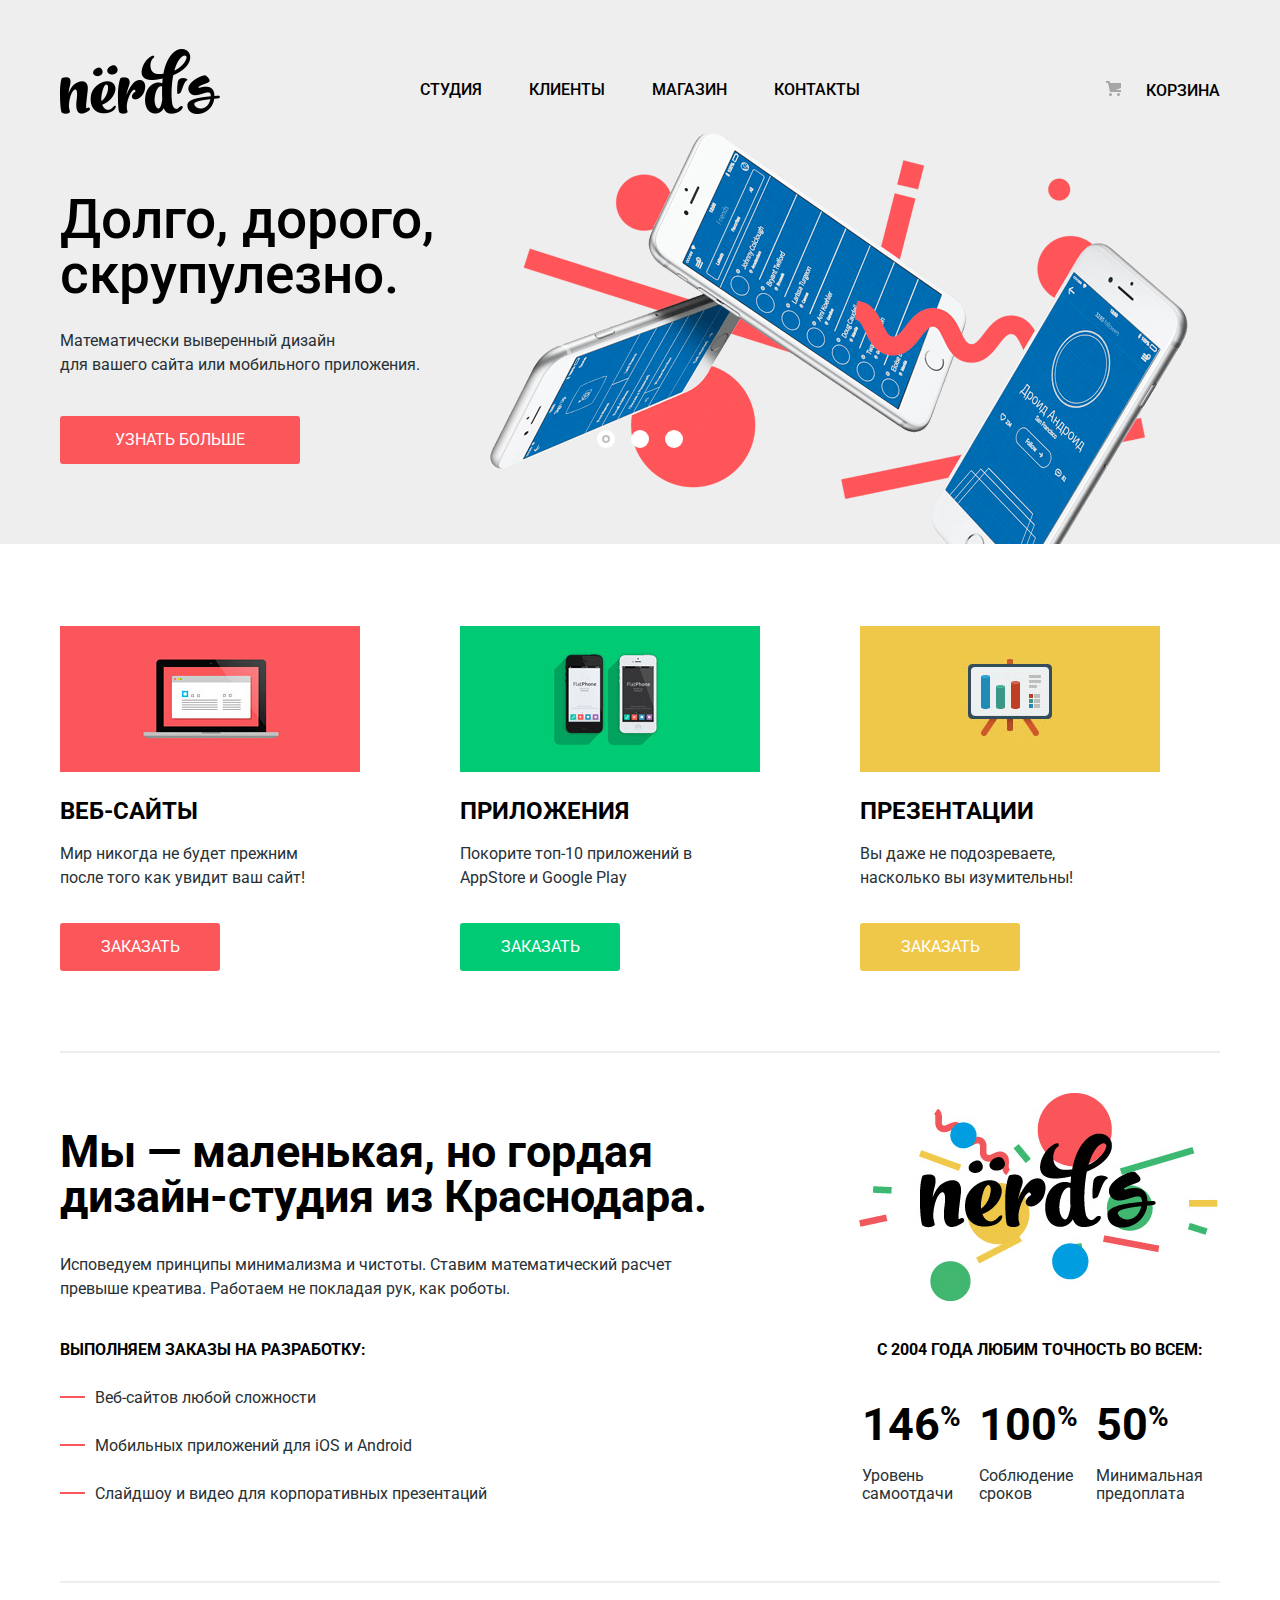
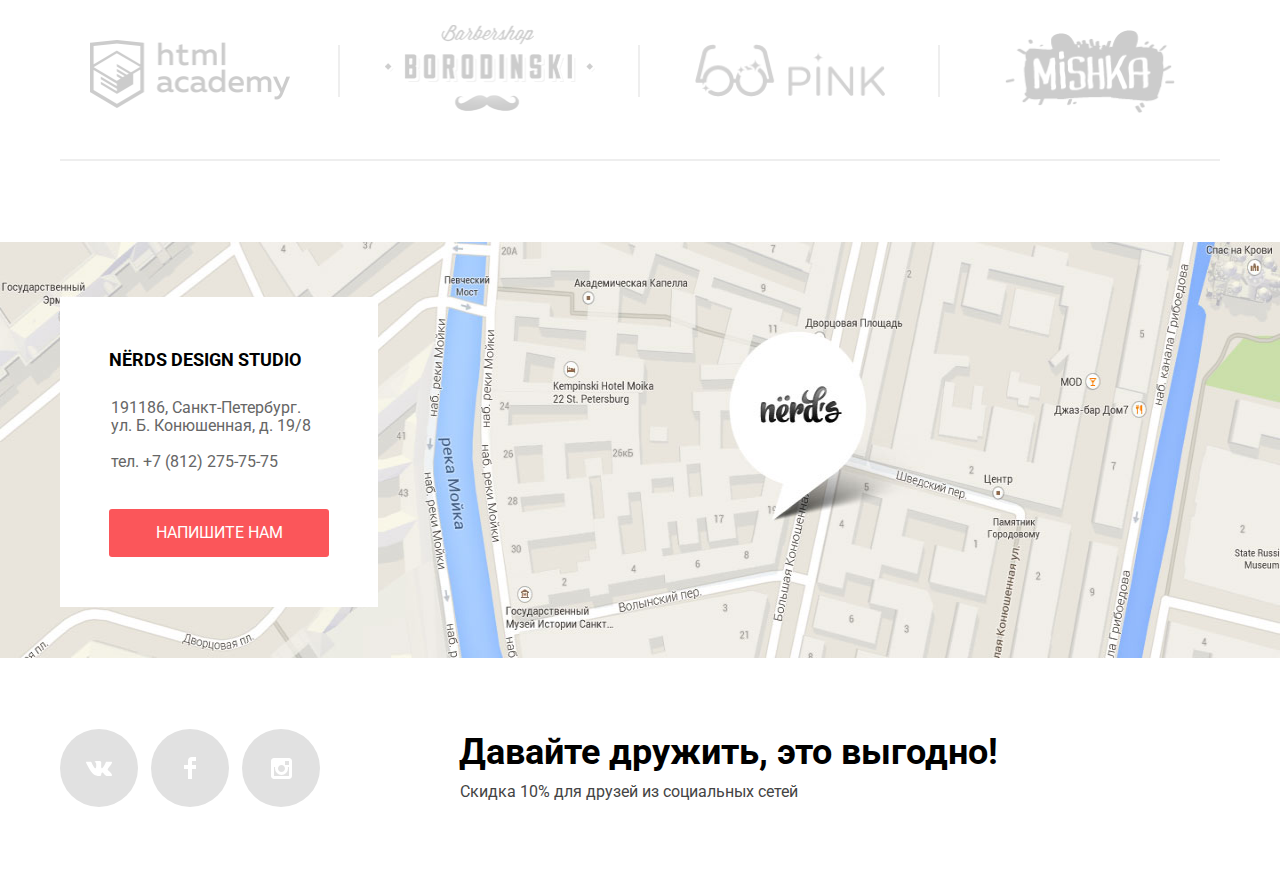
==== index.html @ ff485a74 "добавление" ====
<!DOCTYPE html>
<html lang="ru">
	<head>
		<meta charset="utf-8">
		<title>HTML Academy: Нёрдс</title>
		<link href="https://fonts.googleapis.com/css?family=Roboto:100,100i,300,300i,400,400i,500,500i,700,700i,900,900i" rel="stylesheet">
		<link href="css/normalize.css" rel="stylesheet">
		<link href="css/style.css" rel="stylesheet">
	</head>
	<body>
		<header class="main-header">
			<h1 class="visually-hidden">Магазин сайтов Нёрдс</h1>
			<div class="container">
				<nav class="main-navigation">
					<figure class="main-header-logo">
						<img src="img/logo.png" width="160" height="65" 
						alt="Логотип Нердс магазин">
					</figure>
					<ul class="site-navigation">
						<li class="site-item site-item-active"><a href="#">Студия</a></li>
						<li class="site-item site-item-active"><a href="#">Клиенты</a></li>
						<li class="site-item site-item-active"><a href="catalog.html">Магазин</a></li>
						<li class="site-item site-item-active"><a href="#">Контакты</a></li>
					</ul>
					<ul class="cart-navigation">
						<li class="site-item "><a class="cart-link" href="#">Корзина</a></li>
					</ul>
				</nav>
			</div>
			<section class="slider">
				<div class="container">
					<h2 class="visually-hidden">Преимущества</h2>
					<input class="visually-hidden" type="radio" id="product-1" name="toggle" checked>
					<input class="visually-hidden" type="radio" id="product-2" name="toggle">
					<input class="visually-hidden" type="radio" id="product-3" name="toggle">
					<div class="slider-controls">
						<label class="slider-controls-item slider-controls-item--1" for="product-1">Первый</label>
						<label class="slider-controls-item slider-controls-item--2" for="product-2">Второй</label>
						<label class="slider-controls-item slider-controls-item--3" for="product-3">Третий</label>
					</div>
					<ul class="slider-list">
						<li class="slider-item">
							<h3>Долго, дорого,<br> скрупулезно.</h3>
							<p>Математически выверенный дизайн<br> для вашего сайта или мобильного приложения.</p>
							<a class="slider-item-button button" href="#">Узнать больше</a>
						</li>
						<li class="slider-item">
							<h3>Любим математику как никто другой</h3>
							<p>Никакого креатива, только математические формулы для расчета идеальных пропорций.</p>
							<a class="slider-item-button button" href="#">Узнать больше</a>
						</li>
						<li class="slider-item">
							<h3>Только ночь,<br> только хардкор</h3>
							<p>Работать днем, как все? Мы против этого.<br> Ближе к полуночи работа только начинается.</p>
							<a class="slider-item-button button" href="#">Узнать больше</a>
						</li>
					</ul>
				</div>
			</section>
		</header>
		<main class="container">
			<section class="option-offer">
				<ul class="offer-list">
					<li class="offer-item">
						<p class="offer-item-image">
							<img src="img/offer-item-1.jpg" width="300" height="146" 
							alt="веб-сайты">
						</p>
						<h3 class="offer-item-title">Веб-сайты</h3>
						<p class="offer-item-info">
							Мир никогда не будет прежним
							<br>после того как увидит ваш сайт!
						</p>
						<a class="button offer-btn-web " href="#">Заказать</a>
					</li>
					<li class="offer-item">
						<p class="offer-item-image">
							<img src="img/offer-item-2.jpg" width="300" height="146" 
							alt="веб-сайты">
						</p>
						<h3 class="offer-item-title">Приложения</h3>
						<p class="offer-item-info">
							Покорите топ-10 приложений 
							в AppStore и Google Play
						</p>
						<a class="button offer-mobile" href="#">Заказать</a>
					</li>
					<li class="offer-item">
						<p class="offer-item-image">
							<img src="img/offer-item-3.jpg" width="300" height="146" 
							alt="веб-сайты">
						</p>
						<h3 class="offer-item-title">Презентации</h3>
						<p class="offer-item-info">
							Вы даже не подозреваете,
							<br>насколько вы изумительны!
						</p>
						<a class="button offer-site" href="#">Заказать</a>
					</li>
				</ul>
				<hr>
			</section>
			<div class="columns-container">
				<article class="detail-left-column">
					<h3 class="visually-hidden">Дизайн-студия</h3>
					<b class="detail-title">Мы — маленькая, но гордая дизайн-студия из Краснодара.</b>
					<p class="detail-info">Исповедуем принципы минимализма и чистоты. Ставим математический расчет превыше креатива. Работаем не покладая рук, как роботы.</p>
					<b class="detail-list-title">Выполняем заказы на разработку:</b>
					<ul class="detail-list">
						<li class="text-order">Веб-сайтов любой сложности</li>
						<li class="text-order">Мобильных приложений для iOS и Android</li>
						<li class="text-order">Слайдшоу и видео для корпоративных презентаций</li>
					</ul>
				</article>
				<section class="detail-right-column">
					<h3 class="visually-hidden">Доверие!</h3>
						<figure class="detail-header-image">
							<img src="img/main-logo.png" width="360" height="208" 
							alt="Nerds">
						</figure>
						<b class="table-info">с 2004 года любим точность во всем:</b>
						<table>
							<tr>
								<th>146<sup>%</sup></th>
								<th>100<sup>%</sup></th>
								<th>50<sup>%</sup></th>
							</tr>
							<tr>
								<td>Уровень самоотдачи</td>
								<td>Соблюдение сроков</td>
								<td>Минимальная предоплата</td>
							</tr>
						</table>
				</section>
			</div>
			<section class="brand-menu">
				<h3 class="visually-hidden">Брэнд-сайт</h3>
				<ul class="brand">
					<li class="brand-item">
						<a class="brand-item-image" href="https://htmlacademy.ru/intensive/htmlcss">
							<img src="img/brand-html-academy.png" width="260" height="180" 
							alt="html academy">
						</a>
					</li>
					<li class="brand-item line-item">
						<a class="brand-item-image image-item-1" href="#">
							<img src="img/brand-Barbershop.png" width="260" height="180" 
							alt="Barbershop Borodinsky">
						</a>
					</li>
					<li class="brand-item line-item">
						<a  class="brand-item-image image-item-2" href="#">
							<img src="img/brand-Pink-shop.png" width="260" height="180" 
							alt="Pink">
						</a>
					</li>
					<li class="brand-item line-item">
						<a class="brand-item-image image-item-3" href="#">
							<img src="img/brand-Mishka-shop.png" width="260" height="180" 
							alt="Mishka">
						</a>
					</li>
				</ul>
			</section>
		</main>
		<div class="map">
					<iframe src="https://www.google.com/maps/embed?pb=!1m18!1m12!1m3!1d1998.6037999040354!2d30.322010416394033!3d59.938716271971415!2m3!1f0!2f0!3f0!3m2!1i1024!2i768!4f13.1!3m3!1m2!1s0x4696310fca5ba729%3A0xea9c53d4493c879f!2sBolshaya+Konyushennaya+ul.%2C+19%2C+Sankt-Peterburg%2C+Russia%2C+191186!5e0!3m2!1sen!2s!4v1441888483426" width="1440" height="440" allowfullscreen></iframe>
			<figure class="map-image">
				<img class="map-image-item" src="img/map.jpg"  alt="Карта">
			</figure>
			<div class="container">
				<div class="container-contacts">
					<div class="container-info-contacts">
						<h3 class="title-contacts">Nёrds Design Studio</h3>
							<p class="footer-contacts">191186, Санкт-Петербург.</p>
							<p class="footer-contacts adress-item">ул. Б. Конюшенная, д. 19/8</p>
							<p class="footer-contacts number-item">тел. +7 (812) 275-75-75</p>
						<a class="button btn-contacts" href="#">Напишите нам</a>
					</div>
				</div>
			</div>
		</div>
		<footer class="main-footer">
			<div class="container">
				<ul class="footer-social">
					<li class="social-list"><a class="social-button" href="#">
						<span class="visually-hidden">Вконтакте</span>
						<svg xmlns="http://www.w3.org/2000/svg" width="26" height="15" viewBox="0 0 26 15"><path fill="#fff" d="M16.138 11.51c.956-.309 2.18 2.04 3.483 2.939.978.681 1.727.534 1.727.534l3.473-.05s1.815-.112.957-1.554c-.071-.12-.503-1.069-2.585-3.022-2.177-2.043-1.882-1.712.739-5.244 1.597-2.153 2.236-3.468 2.036-4.028-.192-.539-1.365-.399-1.365-.399L20.69.713c-.381.001-.704.119-.851.515-.003.004-.621 1.666-1.445 3.079-1.741 2.989-2.436 3.148-2.724 2.961-.661-.433-.494-1.737-.494-2.664 0-2.897.432-4.105-.846-4.417-.427-.104-.739-.172-1.828-.182-1.392-.021-2.574 0-3.244.329-.445.223-.786.712-.579.74.26.035.843.16 1.155.586.401.552.389 1.789.389 1.789s.229 3.411-.54 3.834c-.528.29-1.25-.302-2.803-3.016-.793-1.388-1.392-2.922-1.392-2.922s-.116-.285-.326-.441c-.25-.185-.6-.244-.6-.244L.848.684S.29.7.085.946c-.182.218-.015.668-.015.668s2.909 6.881 6.203 10.347c3.02 3.182 6.452 2.971 6.452 2.971h1.555s.469-.054.709-.312c.224-.24.214-.691.214-.691s-.031-2.109.935-2.419z"/></svg>
						</a>
					</li>
					<li class="social-list"><a class="social-button" href="#">
						<span class="visually-hidden">Фейсбук</span>
						<svg xmlns="http://www.w3.org/2000/svg" width="12" height="22" viewBox="0 0 12 22"><path fill="#fff" d="M12 4V0H8a4 4 0 0 0-4 4v4H0v4h4v10h4V12h4V8H8V4h4z"/></svg>
						</a>
					</li>
					<li class="social-list"><a class="social-button" href="#">
						<span class="visually-hidden">Инстаграм</span>
						<svg xmlns="http://www.w3.org/2000/svg" width="21" height="21" viewBox="0 0 21 21"><path fill="#fff" d="M18 0H3C1.35 0 0 1.35 0 3v15c0 1.65 1.35 3 3 3h15c1.65 0 3-1.35 3-3V3c0-1.65-1.35-3-3-3zm-7.5 7c1.93 0 3.5 1.57 3.5 3.5S12.43 14 10.5 14 7 12.43 7 10.5 8.57 7 10.5 7zM18 18H3V9h1.181A6.504 6.504 0 0 0 4 10.5a6.5 6.5 0 1 0 13 0 6.45 6.45 0 0 0-.181-1.5H18v9zm0-11h-4V3h4v4z"/></svg>
						</a>
					</li>
				</ul>
				<section class="footer-info">
					<h3 class="visually-hidden">Скидка</h3>
					<b class="footer-title">Давайте дружить, это выгодно!</b>
					<p class="footer-info-item">Скидка 10% для друзей из социальных сетей</p>
				</section>
			</div>
		</footer>
		<section class="modal modal-login">
			<h3 class="visually-hidden">Модальное окно</h3>
			<form class="form-login" action="http://echo.htmlacademy.ru" method="post">
				<b class="modal-feedback-title">Напишите нам</b>
				<div class="form-info">
					<div class="modal-feedback-column">
						<label class="modal-feedback-data" for="modal-feedback-login">Ваше имя:</label>
						<input class="login-user" type="text" name="login" id="modal-feedback-login" placeholder="Представьтесь, пожалуйста" required>
					</div>
					<div class="modal-feedback-column">
						<label class="modal-feedback-data" for="modal-feedback-email">Ваш e-mail:</label>
						<input class="email-user" type="email" name="email" id="modal-feedback-email" placeholder="Для отправки ответа" required>
					</div>
					<div class="modal-feedback-column">
						<label class="modal-feedback-data" for="modal-feedback-textarea">Текст письма:</label>
						<textarea class="text-user" name="text" id="modal-feedback-textarea" placeholder="В свободной форме" required rows="4"></textarea>
					</div>
				</div>
				<button type="submit" class="button modal-feedback-btn">Отправить</button>
			</form>
			<button type="submit" class="btn modal-close">Закрыть</button>
		</section>
		<script src="js/popup.js"></script>
	</body>
</html>
---- css/style.css ----
body {
	margin: 0;
	padding: 0;
	
	font-family: 'Roboto', arial, sans-serif;
	font-weight: 400;
	font-size: 16px;
	line-height: 24px;
	color: #000000;

	background-color: #ffffff;
	background-image: url("../img/pattern-white.jpg");
	background-position: top center;
	background-repeat: no-repeat;
}

p,
.text-range,
.text-order {
	color: #283136;
}


a {
	text-decoration: none;
	color: #000000;
}

ul {
	list-style: none;
}

.main-header {
	background-color: #eeeeee;
	background-image: url("../img/pattern-grey.jpg");
	background-position: 0 0;
	background-repeat: repeat;
}

.main-header-logo:focus {
	opacity: 0.3;
}

.cart-navigation,
.site-navigation {
	font-size: 16px;
	line-height: 30px;
	font-weight: 500;
	color: black;
	text-transform: uppercase;
}


.site-navigation a:hover {
	color: #fb565a;
}

.site-navigation a:active {
	color: #c0c0c0;
}

.site-navigation a:focus {
	padding-bottom: 9px;
	border-bottom: 2px solid #fb565a;
}

.cart-navigation a:hover {
	color: #fb565a;
}

.cart-navigation a:active{
	color: #c0c0c0;
}

.cart-navigation a:focus {
	padding-bottom: 8px;
	border-bottom: 2px solid #fb565a;
}

.cart-link {
	padding-left: 40px;
}

.cart-link:focus {
	padding-left: 40px;
	padding-bottom: 8px;
	border-bottom: 2px solid #fb565a;
}

.cart-navigation .cart-link {
	position: relative;
}

.cart-link::before {
	content: "";

	position: absolute;
	top: 0px;
	left: 0px;
	width: 15px;
	height: 15px;

	background-image: url("../img/cart-icon.svg");
	background-repeat: no-repeat;
	background-position: 0 0;
	
}

.main-header-title,
.slider-title {
	font-size: 55px;
	line-height: 55px;
	font-weight: 500;
}

/*основная часть*/

.offer-item-title {
	font-size: 24px;
	line-height: 30px;
	font-weight: 700;
}

.offer-item-info {
	font-size: 16px;
	line-height: 24px;
	font-weight: 400;
}

.button {
	display: flex;
	flex-wrap: wrap;
	justify-content: center;

	width: 240px;
	padding: 15px 0;
	font-size: 16px;
	line-height: 18px;
	color: #ffffff;
	text-transform: uppercase;
	text-align: center;
	text-decoration: none;

	background-color: #fb565a;
	border-radius: 3px;
	border: none;
}

.catalog-btn {
	width: 200px;
	font-size: 16px;
	line-height: 18px;
	font-weight: 500;
}

.btn-contacts {
	width: 220px;
}

.button:hover,
.button:focus {
	background-color: #e74246;
}

.button:active {
	background-color: #d7373b;
	color: rgba(255, 255, 255, 0.3);
	box-shadow: 0 3px rgba(0, 0, 0, 0.1) inset;
}

.offer-btn-web {
	width: 160px;
}

.offer-mobile {
	width: 160px;
	background-color: #00ca74;
}

.offer-mobile:hover,
.offer-mobile:focus {
	background-color: #00bc6c;
}

.offer-mobile:active {
	background-color: #00aa62;
}
.offer-site {
	width: 160px;
	background-color: #efc84a;
}

.offer-site:hover,
.offer-site:focus {
	background-color: #eab534;
}

.offer-site:active {
	background-color: #e5a722;
}

.detail-title {
	font-size: 45px;
	line-height: 45px;
	font-weight: 700;
}

table th {
	font-size: 45px;
	font-weight: 700;
}

table td {
	font-size: 16px;
	line-height: 18px;
	font-weight: 400;
	color: #283136;
}

.brand-item-image {
	opacity: 0.2;
}

.brand-item-image:hover {
	opacity: 1;
}

.brand-item-image:active {
	opacity: 0.1;
}

.filter  fieldset {
	border: none;
}

.title-contacts,
.filter legend {
	font-size: 18px;
	line-height: 30px;
	font-weight: 700;
}

.filter ul {
	list-style: none;
	line-height: 20px;
	font-size: 16px;
	font-weight: 400;
}

.footer-title {
	font-size: 36px;
	line-height: 36px;
	font-weight: 700;
}

.footer-contacts {
	font-size: 16px;
	line-height: 18px;
	font-weight: 400;
	color: #666666;
}

.footer-info-item {
	color: #444444;
	font-size: 16px;
	line-height: 22px;
}

.catalog-sort {
	font-size: 18px;
	line-height: 18px;
	font-weight: 700;
	text-transform: uppercase;
}

.arrow,
.catalog-option-active {
	color: #000000;
	opacity: 0.3;
	font-size: 14px;
	line-height: 18px;
	font-weight: 400;
	text-transform: uppercase;
}

.arrow:hover,
.catalog-option-active:hover {
	color: #000000;
	opacity: 0.6;
}

.arrow:focus,
.catalog-option-active:focus {
	color: #000000;
	opacity: 1;
}

.catalog-btn,
.catalog-btn:hover,
.catalog-btn:active {
	color: #ffffff;
}

/*Сеточные стили*/

html,
body {
	box-sizing: border-box;
}

p,
h1,
h2,
h3,
b,
figure {
	margin: 0;
	padding: 0;
}

img {
	max-width: 100%;
	height: auto;
}

.main-header {
	min-height: 0px;
	padding-top: 49px;
}

.container {
	width: 1200px;
	margin: 0 auto;
	padding: 0 20px;
}

.main-navigation {
	display: flex;
	padding: 0;
	margin: 0;
}

.main-header-logo {
	width: 165px;
	height: 65px;
	margin-right: 195px;
}

.site-navigation {
	display: flex;
	align-items: center;
	flex-wrap: wrap;

	padding:0;
	margin: 0;
	margin-top: 19px;
	margin-bottom: 10px;
}

.line-active::after {
	content: "";
	position: absolute;

	top: 98%;
	left: 0;


	width: 75px;
	height: 4px;
	border-bottom: 2px solid #fb565a;
}

.site-item {
	position: relative;
	margin-right: 47px;
}

.site-item:last-child {
	margin-right: 0px;
}

.site-navigation {
	width: 450px;
	margin-right: 150px;
	list-style: none;
}

.cart-navigation {
	width: 160px;
	text-align: right;
	vertical-align: bottom;
	margin-top: 27px;
}

.option-offer {
	margin: 0;
	padding: 0;
	margin-top: 82px;
}

.offer-list {
	display: flex;
	flex-wrap: wrap;
	flex-grow: 0;
	margin: 0;
	padding: 0;
}

.offer-item {
	width: 300px;
	min-height: 0px;
	margin-right: 100px;
}

.offer-item:last-child {
	margin-right: 0px;
}

.offer-item-image {
	margin-bottom: 17px;
}

.offer-item-title {
	margin-bottom: 16px;
	text-transform: uppercase;
}

.offer-item-info {
	margin-bottom: 33px;
}

.columns-container {
	margin: 0;
	padding: 0;
	display: flex;
	margin-bottom: 35px;
}


hr {
	margin: 0 0;
	padding: 0 0;
	border: none;
	border-bottom: 2px solid #eeeeee;
	margin-top: 80px;
}

.detail-left-column {
	margin: 0;
	padding: 0;
	display: flex;
	flex-direction: column;
	flex-wrap: wrap;
	max-width: 660px;
	min-height: 370px;
	margin-top: 76px;
	margin-right: 138px;
}

.detail-title {
	margin: 0;
	padding: 0;
	margin-bottom: 34px;
}

.detail-list-title {
	margin-bottom: 8px;
	text-transform: uppercase;
}

.detail-info {
	margin: 0;
	padding: 0;
	margin-bottom: 37px;
}

.text-order {
	position: relative;
	margin: 0;
	padding: 0;
	margin-left: -5px;
	margin-bottom: 24px;
}

.text-order:before {
	content: "";
	position: absolute;

	top: 10px;
	left: -35px;

	width: 25px;
	height: 2px;

	background-color: #fb565a;
}

.detail-right-column {
	display: flex;
	flex-direction: column;
	flex-wrap: wrap;
	margin: 0;
	padding: 0;
	width: 360px;
	min-height: 414px;
	margin-left: 0px;
	margin-right: 0px;
	margin-top: 40px;
}

.detail-header-image {
	margin: 0;
	padding: 0;
	margin-bottom: 30px;
}

.table-info{
	display: block;
	margin-left: 19px;
	margin-bottom: 35px;
	text-transform: uppercase;
}

sup {
	font-size: 28px;
}

table {
	margin: 0;
	padding: 0;
}

td,
th {
	padding: 0;
	margin: 0;
	padding: 14px 14px 14px 2px ;
	text-align: left;
}

.brand-menu{
	padding: 37px 0;
	margin: 0;
	margin-bottom: 81px;
	border-top: 2px solid #eeeeee;
	border-bottom: 2px solid #eeeeee;
}

.brand {
	padding: 0;
	margin: 0;
	display: flex;
	flex-wrap: wrap;
}

.brand-item-image {
	display: block;
	margin-top: 20px;
	padding: 0 30px;
}

.image-item-1 {
	display: block;
	margin-top: 5px;
	padding: 0 25px;
}

.image-item-2 {
	display: block;
	margin-top: 24px;
	padding: 0 35px;
}

.image-item-3 {
	display: block;
	margin-top: 10px;
	padding: 0 45px;
}

.brand-item {
	position: relative;
	margin: 0;
	padding: 0;
	margin-right: 40px;
	width: 260px;
}

.brand-item:first-child {
	margin-left: 0px;
}

.brand-item:last-child {
	margin-right: 0px;
}

.line {
	position: relative;
}

.line-item::before{
	content: "";
	position: absolute;
	background-color: #eee;
	top: 25px;
	left: -22px;

	width: 2px;
	height: 52px;
}

.map {
	position: relative;
	height: 416px;
	margin-bottom: 70px;
}

.map iframe {
  position: absolute;
  z-index: 2;

  border: none;
  
  width: 100%;
  height: 416px;
}

.map-image {	
	width: 100%;
	height: 100%;
	vertical-align: middle;
	text-align: center;
	margin: 0;
	padding: 0;
}

.map-image::after {
	content: "";
	display: inline-block;
	height: 100%;
	vertical-align: middle;
}

.map-image-item {
	height: 416px;
}

.container-contacts {
	position: absolute;
	top: 55px;

	display: flex;
	flex-wrap: wrap;
	justify-content: center;
	align-items: center;

	width: 318px;
	min-height: 310px;
	background-color: #ffffff; 
	background-image: url("../img/pattern-white.jpg");
	background-position: 0 0;
	background-repeat: repeat;
	z-index: 3;
}

.title-contacts {
	text-transform: uppercase;
	margin-bottom: 24px;
	margin-top: -3px;
}

.footer-contacts {
	text-align: left;
	margin-left: 2px;
}

.adress-item {
	margin-bottom: 18px;
	margin-left: 2px;
}

.number-item {
	margin-bottom: 38px;
}

.container-info-contacts {
	margin: 0;
	padding: 0;
	padding: 50px 0px;
}

.main-footer .container {
	display: flex;
	flex-wrap: wrap;
	margin-bottom: 80px;
}

.footer-social {
	display: flex;
	flex-wrap: wrap;
	align-items: center;
	padding: 0;
	margin: 0;
	width: 300px;
	min-height: 80px;
	margin-right: 60px;
}

.social-button {
	display: flex;
	align-items: center;
	justify-content: center;
	width: 78px;
	height : 78px;
	border-radius: 50%;
	background-color: #e1e1e1;
	margin-right: 13px;
}

.social-button:hover,
.social-button:focus {
	background-color: #e74246;
}

.social-button:hover path,
.social-button:focus path {
	fill: #ffffff;
}

.social-button:active path {
	fill: rgba(255, 255, 255, 0.3);
}

.social-button:active {
	background-color: #d7373b;
	box-shadow: 0 3px rgba(0, 0, 0, 0.1) inset;
}

.footer-info {
	display: flex;
	flex-wrap: wrap;
	width: 605px;
	min-height: 80px;
}

.footer-title {
	display: block;
	margin-bottom: 6px;
	margin-left: 39px;
	margin-top: 6px;
}

.footer-info-item {
	margin-left: 40px;
}

/*Сложный фильтр*/

.filter-item {
	margin: 0;
	padding: 0;

	border: none;

	width: 260px;
	margin: 50px auto; 
}

.range-filter {
	width: 260px;
	margin-top: 46px;
}

.filter-item legend {
	font-size: 18px;
	line-height: 24px;
	text-transform: uppercase;
	font-weight: 700;
}

.range-controls {
	position: relative;

	height: 41px;
	margin-bottom: 17px;
	padding-top: 39px;
	padding-right: 20px;
	padding-left: 20px;

	background-color: #f1f1f1;

	border-radius: 5px;
}

.range-controls .scale {
	height: 2px;

	background: #d7dcde;
}

.range-controls .bar {
	width: 70%;
	height: 2px;

	background: #00ca74;
}

.range-controls .toggle {
	position: absolute;
	top: 31px;
	left: 0;

	width: 4px;
	height: 4px;
	padding: 0;

	border: 8px solid #ffffff;
	background-color: #ababab;
	box-shadow: 0 2px 1px 0 #cfcfcf;
	border-radius: 50%;
	cursor: pointer;
}

.range-controls .toggle-min {
	left: 19px;
}

.range-controls .toggle-max {
	left: 160px;
}

.price-controls {
	font-size: 0;
}

.price-controls label {
	display: inline-block;
	width: 50%;

	font-size: 16px;
	text-transform: uppercase;
}

.price-controls input {
	width: 60px;
	padding: 8px 10px;
	margin-left: 12px;

	font-family: Roboto, Arial, sans-serif;
	font-size: 16px;
	text-align: center;
	color: #283136;

	border: none;
	border-radius: 5px;
	background: #f1f1f1;
}

.max-price {
	text-align: right;
}

.visually-hidden:not(:focus):not(:active),
input[type="checkbox"].visually-hidden,
input[type="radio"].visually-hidden {
	position: absolute;

	width: 1px;
	height: 1px;
	margin: -1px;
	border: 0;
	padding: 0;

	white-space: nowrap;

	clip-path: inset(100%);
	clip: rect(0 0 0 0);
	overflow: hidden;
}

.main-catalog-header {
	min-height: 305px;
	background-color: #eeeeee;
	margin: 0 auto;
	margin-bottom: 57px;
	padding-top: 49px;
}

.main-header-title {
	margin-top: 70px;
	text-align: center;
}

.catalog-left-column {
	margin: 0;
	padding: 0;
}

.filter {
	width: 300px;
	margin: 0;
	padding: 0;
	margin-right: 60px;
}


.filter fieldset {
	padding: 0;
	margin: 0;
	margin-bottom: 46px;
	border: none;
}

.filter fieldset:nth-child(2) {
	margin-bottom: 23px;
}

.filter fieldset:nth-child(3) {
	margin-bottom: 31px;
}

.filter legend {
	text-transform: uppercase;
	line-height: 30px;
	font-size: 18px;
	font-weight: 700;
}

.filter ul {
	padding: 0;
	margin: 0;
	margin-top: 16px;
}

.filter ul:last-child {
	margin-top: 17px;
}

.filter-option {
	margin-bottom: 20px;
	padding-left: 36px;
}

.filter-option label {
	position: relative;

	display: block;

	cursor: pointer;
	user-select: none;
}



.filter-input-radio + label::before {
	content: "";
	position: absolute;

	left: -36px;
	top: -4px;

	width: 16px;
	height: 16px;
	border-radius: 50%;

	border: 4px solid #4d4d4d;
	opacity: 0.4;
}

.filter-input-radio:checked + label::after {
	content: "";

	position: absolute;

	top: 4px;
	left: -28px;

	width: 8px;
	height: 8px;
	border-radius: 50%;

	background-color: #4d4d4d;
	opacity: 0.4;
}

.filter-input-checkbox + label::before {
	content: "";
	position: absolute;
	left: -36px;
	top: -2px;

	width: 27px;
	height: 23px;

	background-image: url("../img/checkbox-off.svg");
	background-repeat: no-repeat;
	background-position: 0 0;
	opacity: 0.4;
}

.filter-input-checkbox:checked + label::after {
	content: "";

	position: absolute;
	top: -2px;
	left: -36px;

	width: 27px;
	height: 23px;
	background-image: url("../img/checkbox-on.svg");
	background-repeat: no-repeat;
	background-position: 0 0;
	opacity: 0.4;
}



.filter-input-checkbox + label:hover::before,
.filter-input-checkbox:checked:hover + label::after,
.filter-input-radio:hover + label::before,
.filter-input-radio:checked:hover + label::after {
	content: "";
	opacity: 1;
	color: #000000;
}

.filter-input-radio:disabled + label::before {
	opacity: 0.1;
}

.filter-input-checkbox:checked + label::before {
	opacity: 0;
}

.filter-input,label {
	color: #283136;
}

.filter-input,label:hover {
	color: #000000;
}

.filter-input:disabled +label {
	color: #283136;
}

.button-show {
	margin: 0;
	width: 258px;
	margin-right: 40px;
	padding-right: 10px;
	padding-left: 9px;
	font-weight: 500;
	color: #000000;
	background-color: #eeeeee;
}

.button-show:hover,
.button-show:focus{
	background-color: #dfdfdf;
}

.button-show:active {
	color: rgba(0, 0, 0, 0.3);
	box-shadow: 0 3px rgba(0, 0, 0, 0.1) inset;
}


.catalog-right-column {
	width: 800px;
	margin: 0;
	padding:0;
}

.column-container-menu {
	display: flex;
	align-items: center;
	flex-wrap: wrap;
	justify-content: space-between;
	margin: 0;
	padding: 0;
	margin-bottom: 53px;
}

.list-item	{
	display: flex;
	flex-wrap: wrap;
	align-items: center;
	padding: 0;
	margin: 0;
	padding-left: 240px;
}

.menu-info-item:last-child {
	margin-right: 0;
}

.menu-info-item {
	margin-right: 25px;
}

.catalog-sort{
	margin-top: -2px;
	margin-left: 40px;
}

.menu-active {
	opacity: 1;
}


.catalog-option-active:last-child {
	margin-right: 0px;
	padding: 0;
}

.menu-active {
	opacity: 1;
}

.arrow-list{
	margin: 0;
	padding: 0;
	display: flex;
	flex-wrap: wrap;
}

.arrow {
	display: flex;
	margin-left: 0px;
	font-size: 0;
	margin-left: 22px;
}

.arrow-up {
	margin-left: 19px;
	margin-right: 2px;
}

.arrow::before {
	content: "";
	display: flex;
	border: 10px solid #000000;
	border-right-width: 5px;
	border-left-width: 5px;
	border-right-color: transparent;
	border-left-color: transparent;
}

.arrow-up::before {
	border-top-width: 0;
	margin-right: 0;
}

.arrow-down::before {
	border-bottom-width: 0;
}

.arrow-down {
	opacity: 1;
	padding-left: 0px;
	padding-right: 0px;
}

.arrow-up {
	padding-left: 0px;
	padding-right: 0px;
}

.image-item {
	display: flex;
	flex-wrap: wrap;
	justify-content: flex-end;
	margin: 0;
	padding:0;
	margin-bottom: 28px;
}

.catalog-image {
	width: 360px;
	height: 1px;
	margin: 0;
	padding: 0;
	fill-opacity: 0.12;
}

.catalog-image:hover > .catalog-item-block {
	display: flex;
	opacity: 1;
	
}

.catalog-image:hover > .catalog-image-item {
	display: flex;
	opacity: 1;
	box-shadow: 0px 6px 15px 0px rgba(0, 1, 1, 0.25);
}

.option-item:hover path {
	fill-opacity: 1;
}

.catalog-image-item {
	position: relative;

	top: -7px;
	left: 0px;
	width: 360px;
	min-height: 0;
}

.catalog-columns {
	display: flex;
	flex-wrap: wrap;
	margin: 0px;
	padding: 0px;
}

.option-item {
	position: relative;

	display: flex;
	flex-wrap: wrap;
	margin: 0;
	padding: 0;
	width: 360px;
	height: 576px;
	margin-bottom: 73px;
	margin-left: 40px;
}

/*Баннеры*/

.catalog-item-block {
	position: absolute;
	bottom: -40px;

	display: flex;
	flex-wrap: wrap;
	flex-direction: column;

	width: 360px;
	min-height: 230px;


	background-color: #eeeeee;
	background-image: url("../img/pattern-grey.jpg");
	background-position: 0 0;
	background-repeat: repeat;
	opacity: 0;
}

.catalog-item-title {
	margin: 0;
	padding: 0;
	margin-top: 25px;
	margin-bottom: 12px;

	text-align: center;

	text-transform: uppercase;
	font-weight: 700;
	font-size: 18px;
	line-height: 30px;
}

.catalog-item-info {
	margin: 0;
	padding: 0;
	margin: 0 55px;

	overflow: auto;
	
	margin-bottom: 25px;
	padding-top: 5px;
	padding-bottom: 5px;
	max-height: 385px;

	text-align: center;
	font-weight: 400;
	font-size: 16px;
	line-height: 18px;
}

.catalog-btn {
	margin: 0 auto;
	cursor: pointer;
	margin-bottom: 43px;
}

 /*Пагинация*/
.pagination-list {
	display: flex;
	flex-wrap: wrap;
	padding: 0;
	margin: 0;

	list-style: none;
	margin-left: 40px;
	margin-bottom: 58px;
}

.pagination-item {
	margin-right: 11px;
}

.pagination-item a {
	display: block;
	padding: 13px 20px;
	text-transform: uppercase;
	font-weight: 500;
	color: #000000;
	background-color: #eeeeee;
}

.pagination-item:last-child a {
	margin: 0;
	padding: 0;
	padding: 13px 80px;
}

.pagination-item a:hover,
.pagination-item a:focus {
	background-color: #dfdfdf;
	border-radius: 3px;
}
.pagination-item a:active {
	background-color: #dfdfdf;
	color: rgba(0, 0, 0, 0.3);
	box-shadow: 0px 3px rgba(0, 0, 0, 0.1) inset;
}

.pagination-item-current a {
	color: #000000;
	border: 3px solid #dbdbdb;
	background-color: #ffffff;
	border-radius: 3px;
	display: block;
	padding: 10px 17px;
	text-transform: uppercase;
	font-weight: 500;
	color: #000000;
	margin-right: 11px;
}


/*Слайдер*/

.container {
	width: 1200px;
	margin: 0 auto;
	padding: 0 20px;
	box-sizing: border-box;
}

.visually-hidden {
	position: absolute;
	width: 1px;
	height: 1px;
	clip: rect(0, 0, 0, 0);
}

.slider {
	position: relative;
	bottom: 0px;
}

.slider-controls {
	position: absolute;
	left: 50%;
	bottom: 104px;
	z-index: 100;

	width: 160px;
	height: 18px;

	text-align: center;
	font-size: 0;
	transform: translateX(-50%);
}

.slider-controls label {
	position: relative;

	display: inline-block;
	width: 18px;
	height: 18px;
	padding: 8px;

	border-radius: 50%;
	cursor: pointer;
}

.slider-controls label::after {
	content: "";

	position: absolute;
	top: 8px;
	left: 8px;
	z-index: 1;

	width: 18px;
	height: 18px;

	background: #ffffff;

	border-radius: 50%;
}

.slider-list {
	display: flex;
	flex-direction: column;
	flex-wrap: wrap;
	margin: 0;
	padding: 0;

	list-style: none;
}

.slider-item {
	display: none;
	padding: 70px 0 80px 0;
}

.slider-item:nth-child(1) {
	background-image: url("../img/slide1.png");
	background-repeat: no-repeat;
	background-position: 93% 10px;
}

.slider-item:nth-child(2) {
	background-image: url("../img/slide2.png");
	background-repeat: no-repeat;
	background-position: 100% 0;
}

.slider-item:nth-child(3) {
	background-image: url("../img/slide3.png");
	background-repeat: no-repeat;
	background-position: 100% 20px;
}

#product-1:checked ~ .slider-list .slider-item:nth-child(1) {
	display: block;
}

#product-2:checked ~ .slider-list .slider-item:nth-child(2) {
	display: block;
}

#product-3:checked ~ .slider-list .slider-item:nth-child(3) {
	display: block;
}

#product-1:checked ~ .slider-controls .slider-controls-item--1::before,
#product-2:checked ~ .slider-controls .slider-controls-item--2::before,
#product-3:checked ~ .slider-controls .slider-controls-item--3::before {
	content: "";
	position: absolute;
	left: 50%;
	top: 50%;
	z-index: 2;
	width: 4px;
	height: 4px;
	margin: -4px;
	background-color: inherit;
	border: 2px solid #c1c1c1;
	border-radius: 50%;
}

.slider-item h3 {
	max-width: 600px;
	margin: 0;
	margin-bottom: 27px;

	font-size: 55px;
	line-height: 55px;
	font-weight: 500;
}

.slider-item p {
	max-width: 430px;
	margin: 0;
	margin-bottom: 39px;
}

/*Скрытая форма*/

.modal {
	position: fixed;

	box-shadow: 0 20px 40px 0 rgba(0, 1, 1, .75);

	 top: 50%;
	left: 50%;

	display: none;

	transform: translate(-50%, -50%);
	margin: 0;
	padding: 0;
	width: 760px;
	padding-left: 100px;
	padding-right: 100px;
	padding-top: 78px;
	padding-bottom: 85px;
	margin: 0 auto;

	background-color: #ffffff;
	background-image: url("../img/pattern-white.jpg");
	background-position: 0 0;
	background-repeat: repeat;
	z-index: 100;
}

.modal-close {
	position: absolute;
	top: 90px;
	right: 93px;
	width: 20px;
	height: 20px;

	font-size: 0;
	background-color: transparent;
	border: 0;

	cursor: pointer;
}

.modal-close::before,
.modal-close::after {
	content: "";

	position: absolute;
	top: 8px;
	left: -1px;

	width: 27px;
	height: 4px;

	background-color: #fb565a;
	opacity: 0.3;
}

.modal-close::before {
	transform: rotate(45deg);
}

.modal-close::after {
	transform: rotate(-45deg);
}

.modal-close:hover::before,
.modal-close:hover::after {
	background-color: #fb565a;
	opacity: 1;
}

 .modal-close:focus::before,
 .modal-close:focus::after {
	background-color: #fb565a;
	opacity: 0.1;
	border: #ffffff;
}

.modal-feedback-title {
	display: flex;
	margin-bottom: 42px;
}

.form-info {
	display: flex;
	flex-wrap: wrap;
}

.modal-feedback-column {
	display: flex;
	flex-direction: column;

	width: 360px;
	margin-right: 40px;
	margin-bottom: 35px;
}

.modal-feedback-column:nth-child(2) {
	margin-right: 0px;
}

.modal-feedback-column:nth-child(3) {
	margin-bottom: 51px;
}

.modal-feedback-btn {
	width: 260px;
}

label {
	margin-bottom: 10px;
}

.modal-feedback-title {
	font-size: 45px;
	line-height: 45px;
	font-weight: 500;
}

.modal-feedback-data {
	font-size: 16px;
	line-height: 18px;
	font-weight: 700;
}

.form-login textarea {
	margin: 0px;
	width: 728px;
	padding: 5px 15px 10px;

	font: inherit;

	border: 2px solid #d7dcde;
	border-radius: 4px;
	outline: none;
	box-shadow: none;
}

.form-login [type="text"],
.form-login [type="email"] {
	padding: 10px 15px;

	color: #444444;
	font: inherit;

	border: 2px solid #d7dcde;
	border-radius: 4px;
	outline: none;
	box-shadow: none;
}

textarea:hover,
.modal-login input:hover {
	border: 2px solid #b4b9bb;
}

textarea:focus,
.modal-login input:focus {
	border: 2px solid #000000;
}


textarea:focus:invalid,
 .modal input:focus:invalid {
	border: 2px solid #e74246;
	color: #e74246;
}

::-webkit-input-placeholder {
	color: #444444;
	opacity: 0.5;
}

::-moz-placeholder {
	color: #444444;
	opacity: 0.5;
}

:-moz-input-placeholder {
	color: #444444;
	opacity: 0.5;
}

:-ms-input-placeholder {
	color: #444444;
	opacity: 0.5;
}

.modal-show {
	display: block;
	animation: bounce 0.6s;
}

@keyframes bounce {
	0% {
	transform: translateY(-2000px);
	}

	70% {
	transform: translateY(30px);
	}

	90% {
	transform: translateY(-10px);
	}

	100% {
	transform: translateY(0);
	}
  }
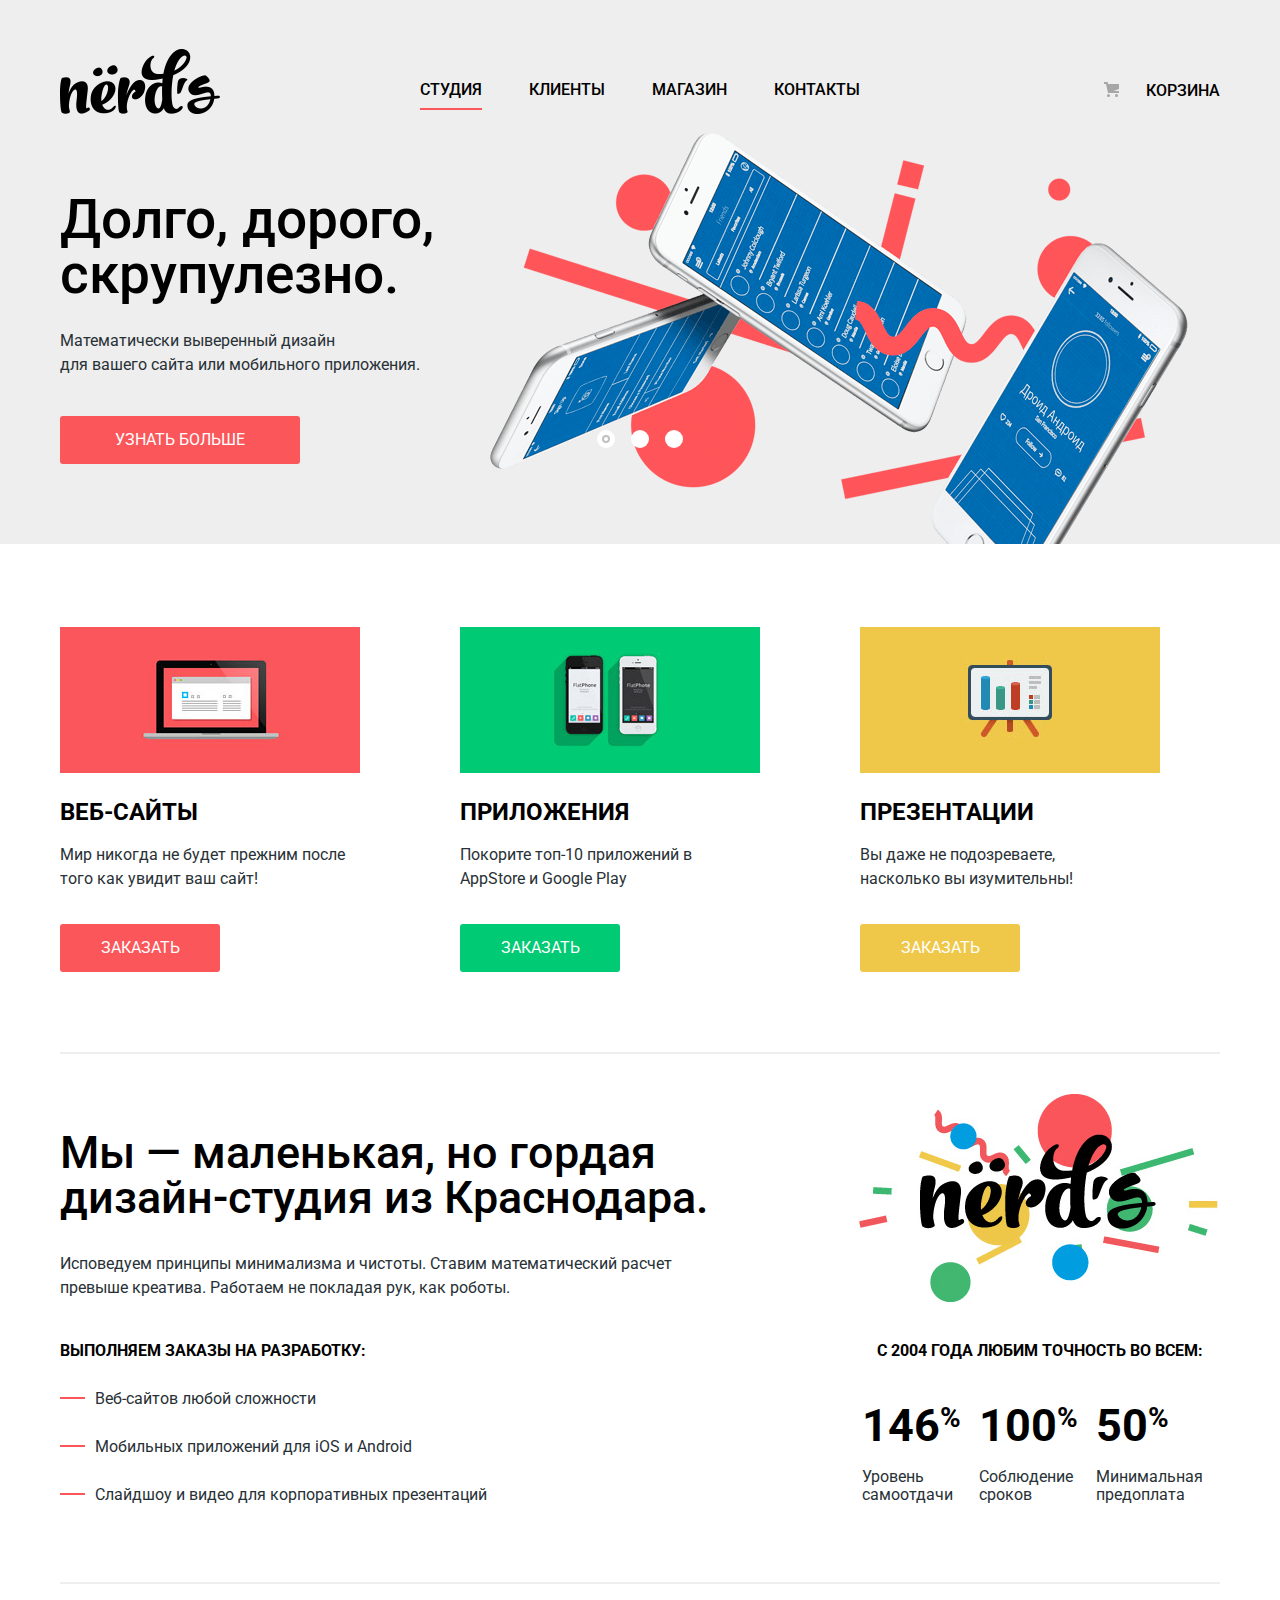
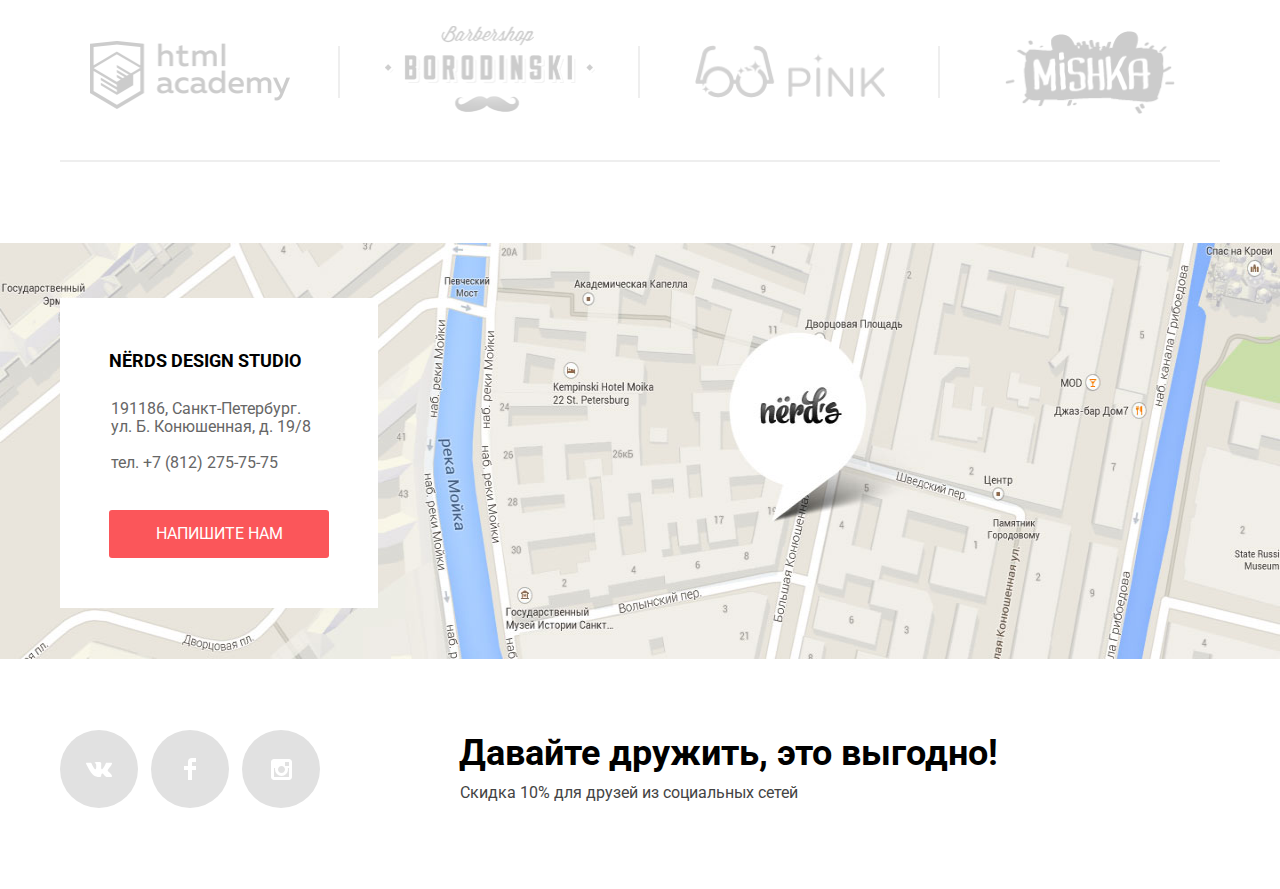
==== commit bc8d2040: "поправка" ====
--- a/index.html
+++ b/index.html
@@ -18,12 +18,12 @@
 					</figure>
 					<ul class="site-navigation">
 						<li class="site-item site-item-active"><a href="#">Студия</a></li>
-						<li class="site-item site-item-active"><a href="#">Клиенты</a></li>
-						<li class="site-item site-item-active"><a href="catalog.html">Магазин</a></li>
-						<li class="site-item site-item-active"><a href="#">Контакты</a></li>
+						<li class="site-item"><a href="#">Клиенты</a></li>
+						<li class="site-item"><a href="catalog.html">Магазин</a></li>
+						<li class="site-item"><a href="#">Контакты</a></li>
 					</ul>
 					<ul class="cart-navigation">
-						<li class="site-item "><a class="cart-link" href="#">Корзина</a></li>
+						<li class="site-cart"><a class="cart-link" href="#">Корзина</a></li>
 					</ul>
 				</nav>
 			</div>
@@ -40,18 +40,18 @@
 					</div>
 					<ul class="slider-list">
 						<li class="slider-item">
-							<h3>Долго, дорого,<br> скрупулезно.</h3>
-							<p>Математически выверенный дизайн<br> для вашего сайта или мобильного приложения.</p>
+							<h3 class="slider-title">Долго, дорого,<br> скрупулезно.</h3>
+							<p class="slider-info">Математически выверенный дизайн<br> для вашего сайта или мобильного приложения.</p>
 							<a class="slider-item-button button" href="#">Узнать больше</a>
 						</li>
 						<li class="slider-item">
-							<h3>Любим математику как никто другой</h3>
-							<p>Никакого креатива, только математические формулы для расчета идеальных пропорций.</p>
+							<h3 class="slider-title">Любим математику как никто другой</h3>
+							<p class="slider-info">Никакого креатива, только математические формулы для расчета идеальных пропорций.</p>
 							<a class="slider-item-button button" href="#">Узнать больше</a>
 						</li>
 						<li class="slider-item">
-							<h3>Только ночь,<br> только хардкор</h3>
-							<p>Работать днем, как все? Мы против этого.<br> Ближе к полуночи работа только начинается.</p>
+							<h3 class="slider-title">Только ночь,<br> только хардкор</h3>
+							<p class="slider-info">Работать днем, как все? Мы против этого.<br> Ближе к полуночи работа только начинается.</p>
 							<a class="slider-item-button button" href="#">Узнать больше</a>
 						</li>
 					</ul>
@@ -62,22 +62,22 @@
 			<section class="option-offer">
 				<ul class="offer-list">
 					<li class="offer-item">
-						<p class="offer-item-image">
+						<figure class="offer-item-image">
 							<img src="img/offer-item-1.jpg" width="300" height="146" 
 							alt="веб-сайты">
-						</p>
+						</figure>
 						<h3 class="offer-item-title">Веб-сайты</h3>
 						<p class="offer-item-info">
 							Мир никогда не будет прежним
-							<br>после того как увидит ваш сайт!
+							после того как увидит ваш сайт!
 						</p>
 						<a class="button offer-btn-web " href="#">Заказать</a>
 					</li>
 					<li class="offer-item">
-						<p class="offer-item-image">
+						<figure class="offer-item-image">
 							<img src="img/offer-item-2.jpg" width="300" height="146" 
 							alt="веб-сайты">
-						</p>
+						</figure>
 						<h3 class="offer-item-title">Приложения</h3>
 						<p class="offer-item-info">
 							Покорите топ-10 приложений 
@@ -86,10 +86,10 @@
 						<a class="button offer-mobile" href="#">Заказать</a>
 					</li>
 					<li class="offer-item">
-						<p class="offer-item-image">
+						<figure class="offer-item-image">
 							<img src="img/offer-item-3.jpg" width="300" height="146" 
 							alt="веб-сайты">
-						</p>
+						</figure>
 						<h3 class="offer-item-title">Презентации</h3>
 						<p class="offer-item-info">
 							Вы даже не подозреваете,
@@ -98,7 +98,7 @@
 						<a class="button offer-site" href="#">Заказать</a>
 					</li>
 				</ul>
-				<hr>
+				<hr class="line-item-separation">
 			</section>
 			<div class="columns-container">
 				<article class="detail-left-column">
@@ -119,7 +119,7 @@
 							alt="Nerds">
 						</figure>
 						<b class="table-info">с 2004 года любим точность во всем:</b>
-						<table>
+						<table class="table-result">
 							<tr>
 								<th>146<sup>%</sup></th>
 								<th>100<sup>%</sup></th>
@@ -164,38 +164,41 @@
 			</section>
 		</main>
 		<div class="map">
-					<iframe src="https://www.google.com/maps/embed?pb=!1m18!1m12!1m3!1d1998.6037999040354!2d30.322010416394033!3d59.938716271971415!2m3!1f0!2f0!3f0!3m2!1i1024!2i768!4f13.1!3m3!1m2!1s0x4696310fca5ba729%3A0xea9c53d4493c879f!2sBolshaya+Konyushennaya+ul.%2C+19%2C+Sankt-Peterburg%2C+Russia%2C+191186!5e0!3m2!1sen!2s!4v1441888483426" width="1440" height="440" allowfullscreen></iframe>
+			<iframe src="https://www.google.com/maps/embed?pb=!1m18!1m12!1m3!1d1998.6037999040354!2d30.322010416394033!3d59.938716271971415!2m3!1f0!2f0!3f0!3m2!1i1024!2i768!4f13.1!3m3!1m2!1s0x4696310fca5ba729%3A0xea9c53d4493c879f!2sBolshaya+Konyushennaya+ul.%2C+19%2C+Sankt-Peterburg%2C+Russia%2C+191186!5e0!3m2!1sen!2s!4v1441888483426" width="1440" height="440" allowfullscreen></iframe>
 			<figure class="map-image">
-				<img class="map-image-item" src="img/map.jpg"  alt="Карта">
+				<img class="map-image-item" src="img/map.jpg" height="416" width="1440" alt="Карта">
 			</figure>
 			<div class="container">
 				<div class="container-contacts">
 					<div class="container-info-contacts">
 						<h3 class="title-contacts">Nёrds Design Studio</h3>
-							<p class="footer-contacts">191186, Санкт-Петербург.</p>
-							<p class="footer-contacts adress-item">ул. Б. Конюшенная, д. 19/8</p>
-							<p class="footer-contacts number-item">тел. +7 (812) 275-75-75</p>
+							<p class="adress-contacts">191186, Санкт-Петербург.</p>
+							<p class="adress-contacts adress-item">ул. Б. Конюшенная, д. 19/8</p>
+							<p class="adress-contacts number-item">тел. +7 (812) 275-75-75</p>
 						<a class="button btn-contacts" href="#">Напишите нам</a>
 					</div>
 				</div>
 			</div>
 		</div>
-		<footer class="main-footer">
-			<div class="container">
+		<footer class="main-footer container">
+			<div class="footer-columns">
 				<ul class="footer-social">
-					<li class="social-list"><a class="social-button" href="#">
-						<span class="visually-hidden">Вконтакте</span>
-						<svg xmlns="http://www.w3.org/2000/svg" width="26" height="15" viewBox="0 0 26 15"><path fill="#fff" d="M16.138 11.51c.956-.309 2.18 2.04 3.483 2.939.978.681 1.727.534 1.727.534l3.473-.05s1.815-.112.957-1.554c-.071-.12-.503-1.069-2.585-3.022-2.177-2.043-1.882-1.712.739-5.244 1.597-2.153 2.236-3.468 2.036-4.028-.192-.539-1.365-.399-1.365-.399L20.69.713c-.381.001-.704.119-.851.515-.003.004-.621 1.666-1.445 3.079-1.741 2.989-2.436 3.148-2.724 2.961-.661-.433-.494-1.737-.494-2.664 0-2.897.432-4.105-.846-4.417-.427-.104-.739-.172-1.828-.182-1.392-.021-2.574 0-3.244.329-.445.223-.786.712-.579.74.26.035.843.16 1.155.586.401.552.389 1.789.389 1.789s.229 3.411-.54 3.834c-.528.29-1.25-.302-2.803-3.016-.793-1.388-1.392-2.922-1.392-2.922s-.116-.285-.326-.441c-.25-.185-.6-.244-.6-.244L.848.684S.29.7.085.946c-.182.218-.015.668-.015.668s2.909 6.881 6.203 10.347c3.02 3.182 6.452 2.971 6.452 2.971h1.555s.469-.054.709-.312c.224-.24.214-.691.214-.691s-.031-2.109.935-2.419z"/></svg>
-						</a>
-					</li>
-					<li class="social-list"><a class="social-button" href="#">
-						<span class="visually-hidden">Фейсбук</span>
-						<svg xmlns="http://www.w3.org/2000/svg" width="12" height="22" viewBox="0 0 12 22"><path fill="#fff" d="M12 4V0H8a4 4 0 0 0-4 4v4H0v4h4v10h4V12h4V8H8V4h4z"/></svg>
-						</a>
-					</li>
-					<li class="social-list"><a class="social-button" href="#">
-						<span class="visually-hidden">Инстаграм</span>
-						<svg xmlns="http://www.w3.org/2000/svg" width="21" height="21" viewBox="0 0 21 21"><path fill="#fff" d="M18 0H3C1.35 0 0 1.35 0 3v15c0 1.65 1.35 3 3 3h15c1.65 0 3-1.35 3-3V3c0-1.65-1.35-3-3-3zm-7.5 7c1.93 0 3.5 1.57 3.5 3.5S12.43 14 10.5 14 7 12.43 7 10.5 8.57 7 10.5 7zM18 18H3V9h1.181A6.504 6.504 0 0 0 4 10.5a6.5 6.5 0 1 0 13 0 6.45 6.45 0 0 0-.181-1.5H18v9zm0-11h-4V3h4v4z"/></svg>
+					<li class="social-list">
+						<a class="social-button" href="#">
+							<span class="visually-hidden">Вконтакте</span>
+							<svg xmlns="http://www.w3.org/2000/svg" width="26" height="15" viewBox="0 0 26 15"><path fill="#fff" d="M16.138 11.51c.956-.309 2.18 2.04 3.483 2.939.978.681 1.727.534 1.727.534l3.473-.05s1.815-.112.957-1.554c-.071-.12-.503-1.069-2.585-3.022-2.177-2.043-1.882-1.712.739-5.244 1.597-2.153 2.236-3.468 2.036-4.028-.192-.539-1.365-.399-1.365-.399L20.69.713c-.381.001-.704.119-.851.515-.003.004-.621 1.666-1.445 3.079-1.741 2.989-2.436 3.148-2.724 2.961-.661-.433-.494-1.737-.494-2.664 0-2.897.432-4.105-.846-4.417-.427-.104-.739-.172-1.828-.182-1.392-.021-2.574 0-3.244.329-.445.223-.786.712-.579.74.26.035.843.16 1.155.586.401.552.389 1.789.389 1.789s.229 3.411-.54 3.834c-.528.29-1.25-.302-2.803-3.016-.793-1.388-1.392-2.922-1.392-2.922s-.116-.285-.326-.441c-.25-.185-.6-.244-.6-.244L.848.684S.29.7.085.946c-.182.218-.015.668-.015.668s2.909 6.881 6.203 10.347c3.02 3.182 6.452 2.971 6.452 2.971h1.555s.469-.054.709-.312c.224-.24.214-.691.214-.691s-.031-2.109.935-2.419z"/></svg>
+						</a>
+					</li>
+					<li class="social-list">
+						<a class="social-button" href="#">
+							<span class="visually-hidden">Фейсбук</span>
+							<svg xmlns="http://www.w3.org/2000/svg" width="12" height="22" viewBox="0 0 12 22"><path fill="#fff" d="M12 4V0H8a4 4 0 0 0-4 4v4H0v4h4v10h4V12h4V8H8V4h4z"/></svg>
+						</a>
+					</li>
+					<li class="social-list">
+						<a class="social-button" href="#">
+							<span class="visually-hidden">Инстаграм</span>
+							<svg xmlns="http://www.w3.org/2000/svg" width="21" height="21" viewBox="0 0 21 21"><path fill="#fff" d="M18 0H3C1.35 0 0 1.35 0 3v15c0 1.65 1.35 3 3 3h15c1.65 0 3-1.35 3-3V3c0-1.65-1.35-3-3-3zm-7.5 7c1.93 0 3.5 1.57 3.5 3.5S12.43 14 10.5 14 7 12.43 7 10.5 8.57 7 10.5 7zM18 18H3V9h1.181A6.504 6.504 0 0 0 4 10.5a6.5 6.5 0 1 0 13 0 6.45 6.45 0 0 0-.181-1.5H18v9zm0-11h-4V3h4v4z"/></svg>
 						</a>
 					</li>
 				</ul>
--- a/css/style.css
+++ b/css/style.css
@@ -1,8 +1,8 @@
 body {
 	margin: 0;
 	padding: 0;
-	
-	font-family: 'Roboto', arial, sans-serif;
+
+	font-family: "Roboto", arial, sans-serif;
 	font-weight: 400;
 	font-size: 16px;
 	line-height: 24px;
@@ -12,119 +12,25 @@
 	background-image: url("../img/pattern-white.jpg");
 	background-position: top center;
 	background-repeat: no-repeat;
-}
-
-p,
-.text-range,
-.text-order {
-	color: #283136;
-}
-
+
+	box-sizing: border-box;
+}
+
+img {
+	max-width: 100%;
+	height: auto;
+}
 
 a {
 	text-decoration: none;
-	color: #000000;
-}
-
-ul {
-	list-style: none;
-}
-
-.main-header {
-	background-color: #eeeeee;
-	background-image: url("../img/pattern-grey.jpg");
-	background-position: 0 0;
-	background-repeat: repeat;
-}
-
-.main-header-logo:focus {
-	opacity: 0.3;
-}
-
-.cart-navigation,
-.site-navigation {
-	font-size: 16px;
-	line-height: 30px;
-	font-weight: 500;
-	color: black;
-	text-transform: uppercase;
-}
-
-
-.site-navigation a:hover {
-	color: #fb565a;
-}
-
-.site-navigation a:active {
-	color: #c0c0c0;
-}
-
-.site-navigation a:focus {
-	padding-bottom: 9px;
-	border-bottom: 2px solid #fb565a;
-}
-
-.cart-navigation a:hover {
-	color: #fb565a;
-}
-
-.cart-navigation a:active{
-	color: #c0c0c0;
-}
-
-.cart-navigation a:focus {
-	padding-bottom: 8px;
-	border-bottom: 2px solid #fb565a;
-}
-
-.cart-link {
-	padding-left: 40px;
-}
-
-.cart-link:focus {
-	padding-left: 40px;
-	padding-bottom: 8px;
-	border-bottom: 2px solid #fb565a;
-}
-
-.cart-navigation .cart-link {
-	position: relative;
-}
-
-.cart-link::before {
-	content: "";
-
-	position: absolute;
-	top: 0px;
-	left: 0px;
-	width: 15px;
-	height: 15px;
-
-	background-image: url("../img/cart-icon.svg");
-	background-repeat: no-repeat;
-	background-position: 0 0;
-	
-}
-
-.main-header-title,
-.slider-title {
-	font-size: 55px;
-	line-height: 55px;
-	font-weight: 500;
-}
-
-/*основная часть*/
-
-.offer-item-title {
-	font-size: 24px;
-	line-height: 30px;
-	font-weight: 700;
-}
-
-.offer-item-info {
-	font-size: 16px;
-	line-height: 24px;
-	font-weight: 400;
+}
+
+.container {
+	width: 1200px;
+	margin: 0 auto;
+	padding: 0 20px;
+
+	box-sizing: border-box;
 }
 
 .button {
@@ -134,6 +40,7 @@
 
 	width: 240px;
 	padding: 15px 0;
+
 	font-size: 16px;
 	line-height: 18px;
 	color: #ffffff;
@@ -146,17 +53,6 @@
 	border: none;
 }
 
-.catalog-btn {
-	width: 200px;
-	font-size: 16px;
-	line-height: 18px;
-	font-weight: 500;
-}
-
-.btn-contacts {
-	width: 220px;
-}
-
 .button:hover,
 .button:focus {
 	background-color: #e74246;
@@ -168,13 +64,365 @@
 	box-shadow: 0 3px rgba(0, 0, 0, 0.1) inset;
 }
 
+/*Оформление меню*/
+
+.main-header {
+	padding-top: 49px;
+	margin-bottom: 83px;
+
+	background-color: #eeeeee;
+	background-image: url("../img/pattern-grey.jpg");
+	background-position: 0 0;
+	background-repeat: repeat;
+}
+
+.main-catalog-header {
+	min-height: 305px;
+	margin: 0 auto;
+	margin-bottom: 57px;
+	padding-top: 49px;
+
+	background-color: #eeeeee;
+	background-image: url("../img/pattern-grey.jpg");
+	background-position: 0 0;
+	background-repeat: repeat;
+}
+
+.main-header-title {
+	margin-top: 70px;
+
+	font-size: 55px;
+	line-height: 55px;
+	font-weight: 500;
+	text-align: center;
+}
+
+.main-header-logo {
+	margin: 0;
+	padding: 0;
+	width: 165px;
+	height: 65px;
+	margin-right: 195px;
+}
+
+.main-header-logo:focus {
+	opacity: 0.3;
+}
+
+.main-navigation {
+	display: flex;
+
+	padding: 0;
+	margin: 0;
+}
+
+.site-navigation {
+	display: flex;
+	align-items: center;
+	flex-wrap: wrap;
+
+	padding: 0;
+	margin: 0;
+	margin-top: 19px;
+	margin-bottom: 10px;
+}
+
+.site-item {
+	margin-right: 47px;
+}
+
+.site-item:last-child {
+	margin-right: 0px;
+}
+
+.site-navigation {
+	width: 450px;
+	margin-right: 150px;
+
+	list-style: none;
+}
+
+.cart-navigation {
+	width: 160px;
+	margin-top: 27px;
+
+	text-align: right;
+	vertical-align: bottom;
+	list-style: none;
+}
+
+.cart-navigation a,
+.site-navigation a {
+	font-size: 16px;
+	line-height: 30px;
+	font-weight: 500;
+	color: #000000;
+	text-transform: uppercase;
+	list-style: none;
+}
+
+.site-item a {
+	color: #000000;
+}
+
+.site-item-active a {
+	padding-bottom: 9px;
+	border-bottom: 2px solid #fb565a;
+}
+
+.site-navigation a:hover,
+.cart-navigation a:hover {
+	color: #fb565a;
+}
+
+.site-navigation a:active,
+.cart-navigation a:active {
+	color: #000000;
+	opacity: 0.3;
+}
+
+.cart-navigation .site-cart {
+	position: relative;
+}
+
+.site-cart::before {
+	content: "";
+
+	position: absolute;
+	top: 6px;
+	left: 44px;
+	width: 15px;
+	height: 15px;
+
+	background-image: url("../img/cart-icon.svg");
+	background-repeat: no-repeat;
+	background-position: 0 0;
+}
+
+.slider-title {
+	font-size: 55px;
+	line-height: 55px;
+	font-weight: 500;
+}
+
+.slider-info {
+	font-size: 16px;
+	line-height: 24px;
+	font-weight: 400;
+	color: #283136;
+}
+
+/*Слайдер*/
+
+.visually-hidden {
+	position: absolute;
+
+	width: 1px;
+	height: 1px;
+
+	clip: rect(0, 0, 0, 0);
+}
+
+.slider {
+	position: relative;
+
+	bottom: 0px;
+}
+
+.slider-controls {
+	position: absolute;
+
+	left: 50%;
+	bottom: 104px;
+	width: 160px;
+	height: 18px;
+
+	text-align: center;
+	font-size: 0;
+	transform: translateX(-50%);
+	z-index: 100;
+}
+
+.slider-controls label {
+	position: relative;
+
+	display: inline-block;
+
+	width: 18px;
+	height: 18px;
+	padding: 8px;
+
+	vertical-align: middle;
+	border-radius: 50%;
+
+	cursor: pointer;
+}
+
+.slider-controls label::after {
+	content: "";
+
+	position: absolute;
+
+	top: 8px;
+	left: 8px;
+	width: 18px;
+	height: 18px;
+
+	background-color: #ffffff;
+	border-radius: 50%;
+	z-index: 1;
+}
+
+.slider-list {
+	display: flex;
+	flex-direction: column;
+	flex-wrap: wrap;
+
+	margin: 0;
+	padding: 0;
+
+	list-style: none;
+}
+
+.slider-item {
+	display: none;
+
+	padding: 70px 0 80px 0;
+}
+
+.slider-item:nth-child(1) {
+	background-image: url("../img/slide1.png");
+	background-repeat: no-repeat;
+	background-position: 93% 10px;
+}
+
+.slider-item:nth-child(2) {
+	background-image: url("../img/slide2.png");
+	background-repeat: no-repeat;
+	background-position: 100% 0;
+}
+
+.slider-item:nth-child(3) {
+	background-image: url("../img/slide3.png");
+	background-repeat: no-repeat;
+	background-position: 100% 20px;
+}
+
+#product-1:checked ~ .slider-list .slider-item:nth-child(1) {
+	display: block;
+}
+
+#product-2:checked ~ .slider-list .slider-item:nth-child(2) {
+	display: block;
+}
+
+#product-3:checked ~ .slider-list .slider-item:nth-child(3) {
+	display: block;
+}
+
+#product-1:checked ~ .slider-controls .slider-controls-item--1::before,
+#product-2:checked ~ .slider-controls .slider-controls-item--2::before,
+#product-3:checked ~ .slider-controls .slider-controls-item--3::before {
+	content: "";
+
+	position: absolute;
+
+	left: 50%;
+	top: 50%;
+	width: 4px;
+	height: 4px;
+	margin: -4px;
+
+	background-color: inherit;
+	border: 2px solid #c1c1c1;
+	border-radius: 50%;
+	z-index: 2;
+}
+
+.slider-item h3 {
+	margin: 0;
+	padding: 0;
+	max-width: 600px;
+	margin-bottom: 27px;
+
+	font-size: 55px;
+	line-height: 55px;
+	font-weight: 500;
+}
+
+.slider-item p {
+	margin: 0;
+	padding: 0;
+	max-width: 430px;
+	margin-bottom: 39px;
+}
+
+/*основная часть*/
+
+.offer-list {
+	display: flex;
+	flex-wrap: wrap;
+	flex-grow: 0;
+
+	margin: 0;
+	padding: 0;
+
+	list-style: none;
+}
+
+.offer-item {
+	width: 300px;
+	min-height: 0px;
+	margin-right: 100px;
+}
+
+.offer-item:last-child {
+	margin-right: 0px;
+}
+
+.offer-item-image {
+	margin: 0;
+	padding: 0;
+	margin-bottom: 17px;
+}
+
+.offer-item-title {
+	margin: 0;
+	padding: 0;
+	margin-bottom: 16px;
+
+	font-size: 24px;
+	line-height: 30px;
+	font-weight: 700;
+	text-transform: uppercase;
+}
+
+.offer-item-info {
+	display: block;
+
+	margin-right: 14px;
+	margin-bottom: 33px;
+
+	font-size: 16px;
+	line-height: 24px;
+	font-weight: 400;
+	color: #283136;
+}
+
 .offer-btn-web {
 	width: 160px;
 }
 
 .offer-mobile {
 	width: 160px;
+
 	background-color: #00ca74;
+}
+
+.offer-site {
+	width: 160px;
+
+	background-color: #efc84a;
 }
 
 .offer-mobile:hover,
@@ -185,10 +433,6 @@
 .offer-mobile:active {
 	background-color: #00aa62;
 }
-.offer-site {
-	width: 160px;
-	background-color: #efc84a;
-}
 
 .offer-site:hover,
 .offer-site:focus {
@@ -199,24 +443,213 @@
 	background-color: #e5a722;
 }
 
+.columns-container {
+	display: flex;
+
+	margin: 0;
+	padding: 0;
+	margin-bottom: 35px;
+}
+
+.line-item-separation {
+	margin: 0;
+	padding: 0;
+	margin-top: 80px;
+
+	border: none;
+	border-bottom: 2px solid #eeeeee;
+}
+
+.detail-left-column {
+	display: flex;
+	flex-direction: column;
+	flex-wrap: wrap;
+
+	margin: 0;
+	padding: 0;
+	max-width: 660px;
+	min-height: 370px;
+	margin-top: 76px;
+	margin-right: 138px;
+}
+
 .detail-title {
+	margin: 0;
+	padding: 0;
+	margin-bottom: 32px;
+
 	font-size: 45px;
 	line-height: 45px;
+	font-weight: 500;
+}
+
+.detail-list-title {
+	margin-bottom: 8px;
+
+	text-transform: uppercase;
 	font-weight: 700;
 }
 
-table th {
+.detail-info {
+	margin: 0;
+	padding: 0;
+	margin-bottom: 39px;
+
+	color: #283136;
+}
+
+.detail-list {
+	list-style: none;
+}
+
+.text-order {
+	position: relative;
+
+	margin: 0;
+	padding: 0;
+	margin-left: -5px;
+	margin-bottom: 24px;
+
+	color: #283136;
+}
+
+.text-order:before {
+	content: "";
+
+	position: absolute;
+
+	top: 10px;
+	left: -35px;
+	width: 25px;
+	height: 2px;
+
+	background-color: #fb565a;
+}
+
+.detail-right-column {
+	display: flex;
+	flex-direction: column;
+	flex-wrap: wrap;
+
+	margin: 0;
+	padding: 0;
+	width: 360px;
+	min-height: 414px;
+	margin-top: 40px;
+}
+
+.detail-header-image {
+	margin: 0;
+	padding: 0;
+	margin-bottom: 30px;
+}
+
+.table-info{
+	display: block;
+
+	margin-left: 19px;
+	margin-bottom: 35px;
+
+	text-transform: uppercase;
+	font-weight: 700;
+
+}
+
+.table-result sup {
+	font-size: 28px;
+}
+
+.table-result {
+	margin: 0;
+	padding: 0;
+}
+
+.table-result td,
+.table-result th {
+	padding: 0;
+	margin: 0;
+	padding: 14px 14px 14px 2px ;
+
+	text-align: left;
+}
+
+.table-result th {
 	font-size: 45px;
 	font-weight: 700;
 }
 
-table td {
+.table-result td {
 	font-size: 16px;
 	line-height: 18px;
 	font-weight: 400;
 	color: #283136;
 }
 
+.brand-menu {
+	margin: 0;
+	padding: 0;
+	padding: 37px 0;
+	margin-bottom: 81px;
+
+	border-top: 2px solid #eeeeee;
+	border-bottom: 2px solid #eeeeee;
+}
+
+.brand {
+	display: flex;
+	flex-wrap: wrap;
+
+	margin: 0;
+	padding: 0;
+
+	list-style: none;
+}
+
+.brand-item-image {
+	display: block;
+
+	margin-top: 20px;
+	padding: 0 30px;
+}
+
+.image-item-1 {
+	display: block;
+
+	margin-top: 5px;
+	padding: 0 25px;
+}
+
+.image-item-2 {
+	display: block;
+
+	margin-top: 24px;
+	padding: 0 35px;
+}
+
+.image-item-3 {
+	display: block;
+
+	margin-top: 10px;
+	padding: 0 45px;
+}
+
+.brand-item {
+	position: relative;
+
+	margin: 0;
+	padding: 0;
+	margin-right: 40px;
+	width: 260px;
+}
+
+.brand-item:first-child {
+	margin-left: 0px;
+}
+
+.brand-item:last-child {
+	margin-right: 0px;
+}
+
 .brand-item-image {
 	opacity: 0.2;
 }
@@ -229,402 +662,37 @@
 	opacity: 0.1;
 }
 
-.filter  fieldset {
-	border: none;
-}
-
-.title-contacts,
-.filter legend {
-	font-size: 18px;
-	line-height: 30px;
-	font-weight: 700;
-}
-
-.filter ul {
-	list-style: none;
-	line-height: 20px;
-	font-size: 16px;
-	font-weight: 400;
-}
-
-.footer-title {
-	font-size: 36px;
-	line-height: 36px;
-	font-weight: 700;
-}
-
-.footer-contacts {
-	font-size: 16px;
-	line-height: 18px;
-	font-weight: 400;
-	color: #666666;
-}
-
-.footer-info-item {
-	color: #444444;
-	font-size: 16px;
-	line-height: 22px;
-}
-
-.catalog-sort {
-	font-size: 18px;
-	line-height: 18px;
-	font-weight: 700;
-	text-transform: uppercase;
-}
-
-.arrow,
-.catalog-option-active {
-	color: #000000;
-	opacity: 0.3;
-	font-size: 14px;
-	line-height: 18px;
-	font-weight: 400;
-	text-transform: uppercase;
-}
-
-.arrow:hover,
-.catalog-option-active:hover {
-	color: #000000;
-	opacity: 0.6;
-}
-
-.arrow:focus,
-.catalog-option-active:focus {
-	color: #000000;
-	opacity: 1;
-}
-
-.catalog-btn,
-.catalog-btn:hover,
-.catalog-btn:active {
-	color: #ffffff;
-}
-
-/*Сеточные стили*/
-
-html,
-body {
-	box-sizing: border-box;
-}
-
-p,
-h1,
-h2,
-h3,
-b,
-figure {
-	margin: 0;
-	padding: 0;
-}
-
-img {
-	max-width: 100%;
-	height: auto;
-}
-
-.main-header {
-	min-height: 0px;
-	padding-top: 49px;
-}
-
-.container {
-	width: 1200px;
-	margin: 0 auto;
-	padding: 0 20px;
-}
-
-.main-navigation {
-	display: flex;
-	padding: 0;
-	margin: 0;
-}
-
-.main-header-logo {
-	width: 165px;
-	height: 65px;
-	margin-right: 195px;
-}
-
-.site-navigation {
-	display: flex;
-	align-items: center;
-	flex-wrap: wrap;
-
-	padding:0;
-	margin: 0;
-	margin-top: 19px;
-	margin-bottom: 10px;
-}
-
-.line-active::after {
-	content: "";
-	position: absolute;
-
-	top: 98%;
-	left: 0;
-
-
-	width: 75px;
-	height: 4px;
-	border-bottom: 2px solid #fb565a;
-}
-
-.site-item {
-	position: relative;
-	margin-right: 47px;
-}
-
-.site-item:last-child {
-	margin-right: 0px;
-}
-
-.site-navigation {
-	width: 450px;
-	margin-right: 150px;
-	list-style: none;
-}
-
-.cart-navigation {
-	width: 160px;
-	text-align: right;
-	vertical-align: bottom;
-	margin-top: 27px;
-}
-
-.option-offer {
-	margin: 0;
-	padding: 0;
-	margin-top: 82px;
-}
-
-.offer-list {
-	display: flex;
-	flex-wrap: wrap;
-	flex-grow: 0;
-	margin: 0;
-	padding: 0;
-}
-
-.offer-item {
-	width: 300px;
-	min-height: 0px;
-	margin-right: 100px;
-}
-
-.offer-item:last-child {
-	margin-right: 0px;
-}
-
-.offer-item-image {
-	margin-bottom: 17px;
-}
-
-.offer-item-title {
-	margin-bottom: 16px;
-	text-transform: uppercase;
-}
-
-.offer-item-info {
-	margin-bottom: 33px;
-}
-
-.columns-container {
-	margin: 0;
-	padding: 0;
-	display: flex;
-	margin-bottom: 35px;
-}
-
-
-hr {
-	margin: 0 0;
-	padding: 0 0;
-	border: none;
-	border-bottom: 2px solid #eeeeee;
-	margin-top: 80px;
-}
-
-.detail-left-column {
-	margin: 0;
-	padding: 0;
-	display: flex;
-	flex-direction: column;
-	flex-wrap: wrap;
-	max-width: 660px;
-	min-height: 370px;
-	margin-top: 76px;
-	margin-right: 138px;
-}
-
-.detail-title {
-	margin: 0;
-	padding: 0;
-	margin-bottom: 34px;
-}
-
-.detail-list-title {
-	margin-bottom: 8px;
-	text-transform: uppercase;
-}
-
-.detail-info {
-	margin: 0;
-	padding: 0;
-	margin-bottom: 37px;
-}
-
-.text-order {
-	position: relative;
-	margin: 0;
-	padding: 0;
-	margin-left: -5px;
-	margin-bottom: 24px;
-}
-
-.text-order:before {
-	content: "";
-	position: absolute;
-
-	top: 10px;
-	left: -35px;
-
-	width: 25px;
-	height: 2px;
-
-	background-color: #fb565a;
-}
-
-.detail-right-column {
-	display: flex;
-	flex-direction: column;
-	flex-wrap: wrap;
-	margin: 0;
-	padding: 0;
-	width: 360px;
-	min-height: 414px;
-	margin-left: 0px;
-	margin-right: 0px;
-	margin-top: 40px;
-}
-
-.detail-header-image {
-	margin: 0;
-	padding: 0;
-	margin-bottom: 30px;
-}
-
-.table-info{
-	display: block;
-	margin-left: 19px;
-	margin-bottom: 35px;
-	text-transform: uppercase;
-}
-
-sup {
-	font-size: 28px;
-}
-
-table {
-	margin: 0;
-	padding: 0;
-}
-
-td,
-th {
-	padding: 0;
-	margin: 0;
-	padding: 14px 14px 14px 2px ;
-	text-align: left;
-}
-
-.brand-menu{
-	padding: 37px 0;
-	margin: 0;
-	margin-bottom: 81px;
-	border-top: 2px solid #eeeeee;
-	border-bottom: 2px solid #eeeeee;
-}
-
-.brand {
-	padding: 0;
-	margin: 0;
-	display: flex;
-	flex-wrap: wrap;
-}
-
-.brand-item-image {
-	display: block;
-	margin-top: 20px;
-	padding: 0 30px;
-}
-
-.image-item-1 {
-	display: block;
-	margin-top: 5px;
-	padding: 0 25px;
-}
-
-.image-item-2 {
-	display: block;
-	margin-top: 24px;
-	padding: 0 35px;
-}
-
-.image-item-3 {
-	display: block;
-	margin-top: 10px;
-	padding: 0 45px;
-}
-
-.brand-item {
-	position: relative;
-	margin: 0;
-	padding: 0;
-	margin-right: 40px;
-	width: 260px;
-}
-
-.brand-item:first-child {
-	margin-left: 0px;
-}
-
-.brand-item:last-child {
-	margin-right: 0px;
-}
-
-.line {
-	position: relative;
-}
-
 .line-item::before{
 	content: "";
+
 	position: absolute;
-	background-color: #eee;
+
 	top: 25px;
 	left: -22px;
-
 	width: 2px;
 	height: 52px;
+
+	background-color: #eeeeee;
 }
 
 .map {
 	position: relative;
+
 	height: 416px;
 	margin-bottom: 70px;
 }
 
 .map iframe {
-  position: absolute;
-  z-index: 2;
-
-  border: none;
-  
-  width: 100%;
-  height: 416px;
-}
-
-.map-image {	
+	position: absolute;
+
+	width: 100%;
+	height: 416px;
+
+	border: none;
+	z-index: 2;
+}
+
+.map-image {
 	width: 100%;
 	height: 100%;
 	vertical-align: middle;
@@ -646,15 +714,16 @@
 
 .container-contacts {
 	position: absolute;
-	top: 55px;
 
 	display: flex;
 	flex-wrap: wrap;
 	justify-content: center;
 	align-items: center;
 
+	top: 55px;
 	width: 318px;
 	min-height: 310px;
+
 	background-color: #ffffff; 
 	background-image: url("../img/pattern-white.jpg");
 	background-position: 0 0;
@@ -666,11 +735,22 @@
 	text-transform: uppercase;
 	margin-bottom: 24px;
 	margin-top: -3px;
-}
-
-.footer-contacts {
+
+	font-size: 18px;
+	line-height: 30px;
+	font-weight: 700;
+}
+
+.adress-contacts {
+	margin: 0;
+	padding: 0;
+	margin-left: 2px;
+
+	font-size: 16px;
+	line-height: 18px;
+	font-weight: 400;
 	text-align: left;
-	margin-left: 2px;
+	color: #666666;
 }
 
 .adress-item {
@@ -688,9 +768,14 @@
 	padding: 50px 0px;
 }
 
-.main-footer .container {
-	display: flex;
-	flex-wrap: wrap;
+.btn-contacts {
+	width: 220px;
+}
+
+.footer-columns {
+	display: flex;
+	flex-wrap: wrap;
+
 	margin-bottom: 80px;
 }
 
@@ -698,22 +783,27 @@
 	display: flex;
 	flex-wrap: wrap;
 	align-items: center;
+
 	padding: 0;
 	margin: 0;
 	width: 300px;
 	min-height: 80px;
 	margin-right: 60px;
+
+	list-style: none;
 }
 
 .social-button {
 	display: flex;
 	align-items: center;
 	justify-content: center;
+
 	width: 78px;
-	height : 78px;
+	height: 78px;
+	margin-right: 13px;
+
 	border-radius: 50%;
 	background-color: #e1e1e1;
-	margin-right: 13px;
 }
 
 .social-button:hover,
@@ -738,31 +828,47 @@
 .footer-info {
 	display: flex;
 	flex-wrap: wrap;
+
 	width: 605px;
 	min-height: 80px;
 }
 
 .footer-title {
 	display: block;
+
 	margin-bottom: 6px;
 	margin-left: 39px;
 	margin-top: 6px;
+
+	font-size: 36px;
+	line-height: 36px;
+	font-weight: 700;
 }
 
 .footer-info-item {
+	margin: 0;
+	padding: 0;
 	margin-left: 40px;
+
+	font-size: 16px;
+	line-height: 22px;
+	color: #444444;
 }
 
 /*Сложный фильтр*/
 
+.bar {
+	width: 65%;
+	margin-left: 0%;
+}
+
 .filter-item {
 	margin: 0;
 	padding: 0;
-
-	border: none;
-
 	width: 260px;
 	margin: 50px auto; 
+
+	border: none;
 }
 
 .range-filter {
@@ -772,7 +878,7 @@
 
 .filter-item legend {
 	font-size: 18px;
-	line-height: 24px;
+	line-height: 30px;
 	text-transform: uppercase;
 	font-weight: 700;
 }
@@ -787,28 +893,27 @@
 	padding-left: 20px;
 
 	background-color: #f1f1f1;
-
 	border-radius: 5px;
 }
 
 .range-controls .scale {
 	height: 2px;
 
-	background: #d7dcde;
+	background-color: #d7dcde;
 }
 
 .range-controls .bar {
 	width: 70%;
 	height: 2px;
 
-	background: #00ca74;
+	background-color: #00ca74;
 }
 
 .range-controls .toggle {
 	position: absolute;
+
 	top: 31px;
 	left: 0;
-
 	width: 4px;
 	height: 4px;
 	padding: 0;
@@ -852,7 +957,7 @@
 
 	border: none;
 	border-radius: 5px;
-	background: #f1f1f1;
+	background-color: #f1f1f1;
 }
 
 .max-price {
@@ -877,19 +982,6 @@
 	overflow: hidden;
 }
 
-.main-catalog-header {
-	min-height: 305px;
-	background-color: #eeeeee;
-	margin: 0 auto;
-	margin-bottom: 57px;
-	padding-top: 49px;
-}
-
-.main-header-title {
-	margin-top: 70px;
-	text-align: center;
-}
-
 .catalog-left-column {
 	margin: 0;
 	padding: 0;
@@ -902,11 +994,10 @@
 	margin-right: 60px;
 }
 
-
 .filter fieldset {
 	padding: 0;
 	margin: 0;
-	margin-bottom: 46px;
+	margin-bottom: 54px;
 	border: none;
 }
 
@@ -919,16 +1010,22 @@
 }
 
 .filter legend {
+	font-size: 18px;
+	line-height: 30px;
+	font-weight: 700;
 	text-transform: uppercase;
-	line-height: 30px;
-	font-size: 18px;
-	font-weight: 700;
 }
 
 .filter ul {
 	padding: 0;
 	margin: 0;
 	margin-top: 16px;
+
+	line-height: 20px;
+	font-size: 16px;
+	font-weight: 400;
+
+	list-style: none;
 }
 
 .filter ul:last-child {
@@ -948,8 +1045,6 @@
 	cursor: pointer;
 	user-select: none;
 }
-
-
 
 .filter-input-radio + label::before {
 	content: "";
@@ -1012,13 +1107,10 @@
 	opacity: 0.4;
 }
 
-
-
 .filter-input-checkbox + label:hover::before,
 .filter-input-checkbox:checked:hover + label::after,
 .filter-input-radio:hover + label::before,
 .filter-input-radio:checked:hover + label::after {
-	content: "";
 	opacity: 1;
 	color: #000000;
 }
@@ -1049,13 +1141,15 @@
 	margin-right: 40px;
 	padding-right: 10px;
 	padding-left: 9px;
+
 	font-weight: 500;
 	color: #000000;
+
 	background-color: #eeeeee;
 }
 
 .button-show:hover,
-.button-show:focus{
+.button-show:focus {
 	background-color: #dfdfdf;
 }
 
@@ -1064,7 +1158,6 @@
 	box-shadow: 0 3px rgba(0, 0, 0, 0.1) inset;
 }
 
-
 .catalog-right-column {
 	width: 800px;
 	margin: 0;
@@ -1076,18 +1169,22 @@
 	align-items: center;
 	flex-wrap: wrap;
 	justify-content: space-between;
+
 	margin: 0;
 	padding: 0;
 	margin-bottom: 53px;
 }
 
-.list-item	{
+.list-item {
 	display: flex;
 	flex-wrap: wrap;
 	align-items: center;
+
 	padding: 0;
 	margin: 0;
 	padding-left: 240px;
+
+	list-style: none;
 }
 
 .menu-info-item:last-child {
@@ -1098,16 +1195,22 @@
 	margin-right: 25px;
 }
 
-.catalog-sort{
+.catalog-sort {
+	margin: 0;
+	padding: 0;
 	margin-top: -2px;
 	margin-left: 40px;
+
+	font-size: 18px;
+	line-height: 18px;
+	font-weight: 700;
+	text-transform: uppercase;
 }
 
 .menu-active {
 	opacity: 1;
 }
 
-
 .catalog-option-active:last-child {
 	margin-right: 0px;
 	padding: 0;
@@ -1118,17 +1221,33 @@
 }
 
 .arrow-list{
-	margin: 0;
-	padding: 0;
-	display: flex;
-	flex-wrap: wrap;
+	display: flex;
+	flex-wrap: wrap;
+
+	margin: 0;
+	padding: 0;
+
+	list-style: none;
+}
+
+.arrow,
+.catalog-option-active {
+	color: #000000;
+	font-size: 14px;
+	line-height: 18px;
+	font-weight: 400;
+	text-transform: uppercase;
+
+	opacity: 0.3;
 }
 
 .arrow {
 	display: flex;
+
 	margin-left: 0px;
+	margin-left: 22px;
+
 	font-size: 0;
-	margin-left: 22px;
 }
 
 .arrow-up {
@@ -1138,7 +1257,9 @@
 
 .arrow::before {
 	content: "";
-	display: flex;
+
+	display: flex;
+
 	border: 10px solid #000000;
 	border-right-width: 5px;
 	border-left-width: 5px;
@@ -1147,8 +1268,9 @@
 }
 
 .arrow-up::before {
+	margin-right: 0;
+
 	border-top-width: 0;
-	margin-right: 0;
 }
 
 .arrow-down::before {
@@ -1156,9 +1278,10 @@
 }
 
 .arrow-down {
-	opacity: 1;
 	padding-left: 0px;
 	padding-right: 0px;
+
+	opacity: 1;
 }
 
 .arrow-up {
@@ -1166,12 +1289,25 @@
 	padding-right: 0px;
 }
 
+.arrow:hover,
+.catalog-option-active:hover {
+	color: #000000;
+	opacity: 0.6;
+}
+
+.arrow:focus,
+.catalog-option-active:focus {
+	color: #000000;
+	opacity: 1;
+}
+
 .image-item {
 	display: flex;
 	flex-wrap: wrap;
 	justify-content: flex-end;
-	margin: 0;
-	padding:0;
+
+	margin: 0;
+	padding: 0;
 	margin-bottom: 28px;
 }
 
@@ -1180,17 +1316,19 @@
 	height: 1px;
 	margin: 0;
 	padding: 0;
+
 	fill-opacity: 0.12;
 }
 
 .catalog-image:hover > .catalog-item-block {
 	display: flex;
+
 	opacity: 1;
-	
 }
 
 .catalog-image:hover > .catalog-image-item {
 	display: flex;
+
 	opacity: 1;
 	box-shadow: 0px 6px 15px 0px rgba(0, 1, 1, 0.25);
 }
@@ -1203,7 +1341,9 @@
 	position: relative;
 
 	top: -7px;
-	left: 0px;
+	left: 0;
+	margin: 0;
+	padding: 0;
 	width: 360px;
 	min-height: 0;
 }
@@ -1211,8 +1351,9 @@
 .catalog-columns {
 	display: flex;
 	flex-wrap: wrap;
-	margin: 0px;
-	padding: 0px;
+
+	margin: 0;
+	padding: 0;
 }
 
 .option-item {
@@ -1220,6 +1361,7 @@
 
 	display: flex;
 	flex-wrap: wrap;
+
 	margin: 0;
 	padding: 0;
 	width: 360px;
@@ -1228,19 +1370,18 @@
 	margin-left: 40px;
 }
 
-/*Баннеры*/
+/*Карточка товара*/
 
 .catalog-item-block {
 	position: absolute;
+
+	display: flex;
+	flex-wrap: wrap;
+	flex-direction: column;
+
 	bottom: -40px;
-
-	display: flex;
-	flex-wrap: wrap;
-	flex-direction: column;
-
 	width: 360px;
 	min-height: 230px;
-
 
 	background-color: #eeeeee;
 	background-image: url("../img/pattern-grey.jpg");
@@ -1261,42 +1402,67 @@
 	font-weight: 700;
 	font-size: 18px;
 	line-height: 30px;
+	color: #000000;
+}
+
+.catalog-item-title a {
+	color: #000000;
 }
 
 .catalog-item-info {
 	margin: 0;
 	padding: 0;
-	margin: 0 55px;
-
-	overflow: auto;
-	
+	margin: 0 86px;
 	margin-bottom: 25px;
 	padding-top: 5px;
 	padding-bottom: 5px;
 	max-height: 385px;
 
-	text-align: center;
 	font-weight: 400;
 	font-size: 16px;
 	line-height: 18px;
+	text-align: center;
+	overflow: auto;
+	color: #666666;
+}
+
+.option-item:nth-of-type(2) .catalog-item-info,
+.option-item:nth-of-type(5) .catalog-item-info,
+.option-item:nth-of-type(6) .catalog-item-info {
+	margin-left: 55px;
+	margin-right: 55px;
 }
 
 .catalog-btn {
 	margin: 0 auto;
+	margin-bottom: 43px;
+	width: 200px;
+
+	font-size: 16px;
+	line-height: 18px;
+	font-weight: 500;
+
 	cursor: pointer;
-	margin-bottom: 43px;
+}
+
+.catalog-btn,
+.catalog-btn:hover,
+.catalog-btn:active {
+	color: #ffffff;
 }
 
  /*Пагинация*/
+
 .pagination-list {
 	display: flex;
 	flex-wrap: wrap;
-	padding: 0;
-	margin: 0;
-
-	list-style: none;
+
+	padding: 0;
+	margin: 0;
 	margin-left: 40px;
 	margin-bottom: 58px;
+
+	list-style: none;
 }
 
 .pagination-item {
@@ -1305,10 +1471,13 @@
 
 .pagination-item a {
 	display: block;
+
 	padding: 13px 20px;
+
 	text-transform: uppercase;
 	font-weight: 500;
 	color: #000000;
+
 	background-color: #eeeeee;
 }
 
@@ -1330,157 +1499,18 @@
 }
 
 .pagination-item-current a {
-	color: #000000;
-	border: 3px solid #dbdbdb;
-	background-color: #ffffff;
-	border-radius: 3px;
 	display: block;
+
 	padding: 10px 17px;
+	margin-right: 11px;
+
 	text-transform: uppercase;
 	font-weight: 500;
 	color: #000000;
-	margin-right: 11px;
-}
-
-
-/*Слайдер*/
-
-.container {
-	width: 1200px;
-	margin: 0 auto;
-	padding: 0 20px;
-	box-sizing: border-box;
-}
-
-.visually-hidden {
-	position: absolute;
-	width: 1px;
-	height: 1px;
-	clip: rect(0, 0, 0, 0);
-}
-
-.slider {
-	position: relative;
-	bottom: 0px;
-}
-
-.slider-controls {
-	position: absolute;
-	left: 50%;
-	bottom: 104px;
-	z-index: 100;
-
-	width: 160px;
-	height: 18px;
-
-	text-align: center;
-	font-size: 0;
-	transform: translateX(-50%);
-}
-
-.slider-controls label {
-	position: relative;
-
-	display: inline-block;
-	width: 18px;
-	height: 18px;
-	padding: 8px;
-
-	border-radius: 50%;
-	cursor: pointer;
-}
-
-.slider-controls label::after {
-	content: "";
-
-	position: absolute;
-	top: 8px;
-	left: 8px;
-	z-index: 1;
-
-	width: 18px;
-	height: 18px;
-
-	background: #ffffff;
-
-	border-radius: 50%;
-}
-
-.slider-list {
-	display: flex;
-	flex-direction: column;
-	flex-wrap: wrap;
-	margin: 0;
-	padding: 0;
-
-	list-style: none;
-}
-
-.slider-item {
-	display: none;
-	padding: 70px 0 80px 0;
-}
-
-.slider-item:nth-child(1) {
-	background-image: url("../img/slide1.png");
-	background-repeat: no-repeat;
-	background-position: 93% 10px;
-}
-
-.slider-item:nth-child(2) {
-	background-image: url("../img/slide2.png");
-	background-repeat: no-repeat;
-	background-position: 100% 0;
-}
-
-.slider-item:nth-child(3) {
-	background-image: url("../img/slide3.png");
-	background-repeat: no-repeat;
-	background-position: 100% 20px;
-}
-
-#product-1:checked ~ .slider-list .slider-item:nth-child(1) {
-	display: block;
-}
-
-#product-2:checked ~ .slider-list .slider-item:nth-child(2) {
-	display: block;
-}
-
-#product-3:checked ~ .slider-list .slider-item:nth-child(3) {
-	display: block;
-}
-
-#product-1:checked ~ .slider-controls .slider-controls-item--1::before,
-#product-2:checked ~ .slider-controls .slider-controls-item--2::before,
-#product-3:checked ~ .slider-controls .slider-controls-item--3::before {
-	content: "";
-	position: absolute;
-	left: 50%;
-	top: 50%;
-	z-index: 2;
-	width: 4px;
-	height: 4px;
-	margin: -4px;
-	background-color: inherit;
-	border: 2px solid #c1c1c1;
-	border-radius: 50%;
-}
-
-.slider-item h3 {
-	max-width: 600px;
-	margin: 0;
-	margin-bottom: 27px;
-
-	font-size: 55px;
-	line-height: 55px;
-	font-weight: 500;
-}
-
-.slider-item p {
-	max-width: 430px;
-	margin: 0;
-	margin-bottom: 39px;
+
+	background-color: #ffffff;
+	border: 3px solid #dbdbdb;
+	border-radius: 3px;
 }
 
 /*Скрытая форма*/
@@ -1488,14 +1518,8 @@
 .modal {
 	position: fixed;
 
-	box-shadow: 0 20px 40px 0 rgba(0, 1, 1, .75);
-
-	 top: 50%;
+	top: 50%;
 	left: 50%;
-
-	display: none;
-
-	transform: translate(-50%, -50%);
 	margin: 0;
 	padding: 0;
 	width: 760px;
@@ -1504,22 +1528,28 @@
 	padding-top: 78px;
 	padding-bottom: 85px;
 	margin: 0 auto;
+	transform: translate(-50%, -50%);
+
+	display: none;
 
 	background-color: #ffffff;
 	background-image: url("../img/pattern-white.jpg");
 	background-position: 0 0;
 	background-repeat: repeat;
+	box-shadow: 0 20px 40px 0 rgba(0, 1, 1, .75);
 	z-index: 100;
 }
 
 .modal-close {
 	position: absolute;
+
 	top: 90px;
 	right: 93px;
 	width: 20px;
 	height: 20px;
 
 	font-size: 0;
+
 	background-color: transparent;
 	border: 0;
 
@@ -1531,9 +1561,9 @@
 	content: "";
 
 	position: absolute;
+
 	top: 8px;
 	left: -1px;
-
 	width: 27px;
 	height: 4px;
 
@@ -1555,8 +1585,8 @@
 	opacity: 1;
 }
 
- .modal-close:focus::before,
- .modal-close:focus::after {
+.modal-close:focus::before,
+.modal-close:focus::after {
 	background-color: #fb565a;
 	opacity: 0.1;
 	border: #ffffff;
@@ -1564,7 +1594,12 @@
 
 .modal-feedback-title {
 	display: flex;
+
 	margin-bottom: 42px;
+
+	font-size: 45px;
+	line-height: 45px;
+	font-weight: 500;
 }
 
 .form-info {
@@ -1593,17 +1628,9 @@
 	width: 260px;
 }
 
-label {
+.modal-feedback-data {
 	margin-bottom: 10px;
-}
-
-.modal-feedback-title {
-	font-size: 45px;
-	line-height: 45px;
-	font-weight: 500;
-}
-
-.modal-feedback-data {
+
 	font-size: 16px;
 	line-height: 18px;
 	font-weight: 700;
@@ -1635,19 +1662,18 @@
 	box-shadow: none;
 }
 
-textarea:hover,
+.text-user:hover,
 .modal-login input:hover {
 	border: 2px solid #b4b9bb;
 }
 
-textarea:focus,
+.text-user:focus,
 .modal-login input:focus {
 	border: 2px solid #000000;
 }
 
-
-textarea:focus:invalid,
- .modal input:focus:invalid {
+.text-user:focus:invalid,
+.modal input:focus:invalid {
 	border: 2px solid #e74246;
 	color: #e74246;
 }
@@ -1668,6 +1694,13 @@
 }
 
 :-ms-input-placeholder {
+	color: #444444;
+	opacity: 0.5;
+}
+
+.login-user::placeholder,
+.email-user::placeholder,
+.text-user::placeholder {
 	color: #444444;
 	opacity: 0.5;
 }
@@ -1693,5 +1726,5 @@
 	100% {
 	transform: translateY(0);
 	}
-  }
-
+}
+
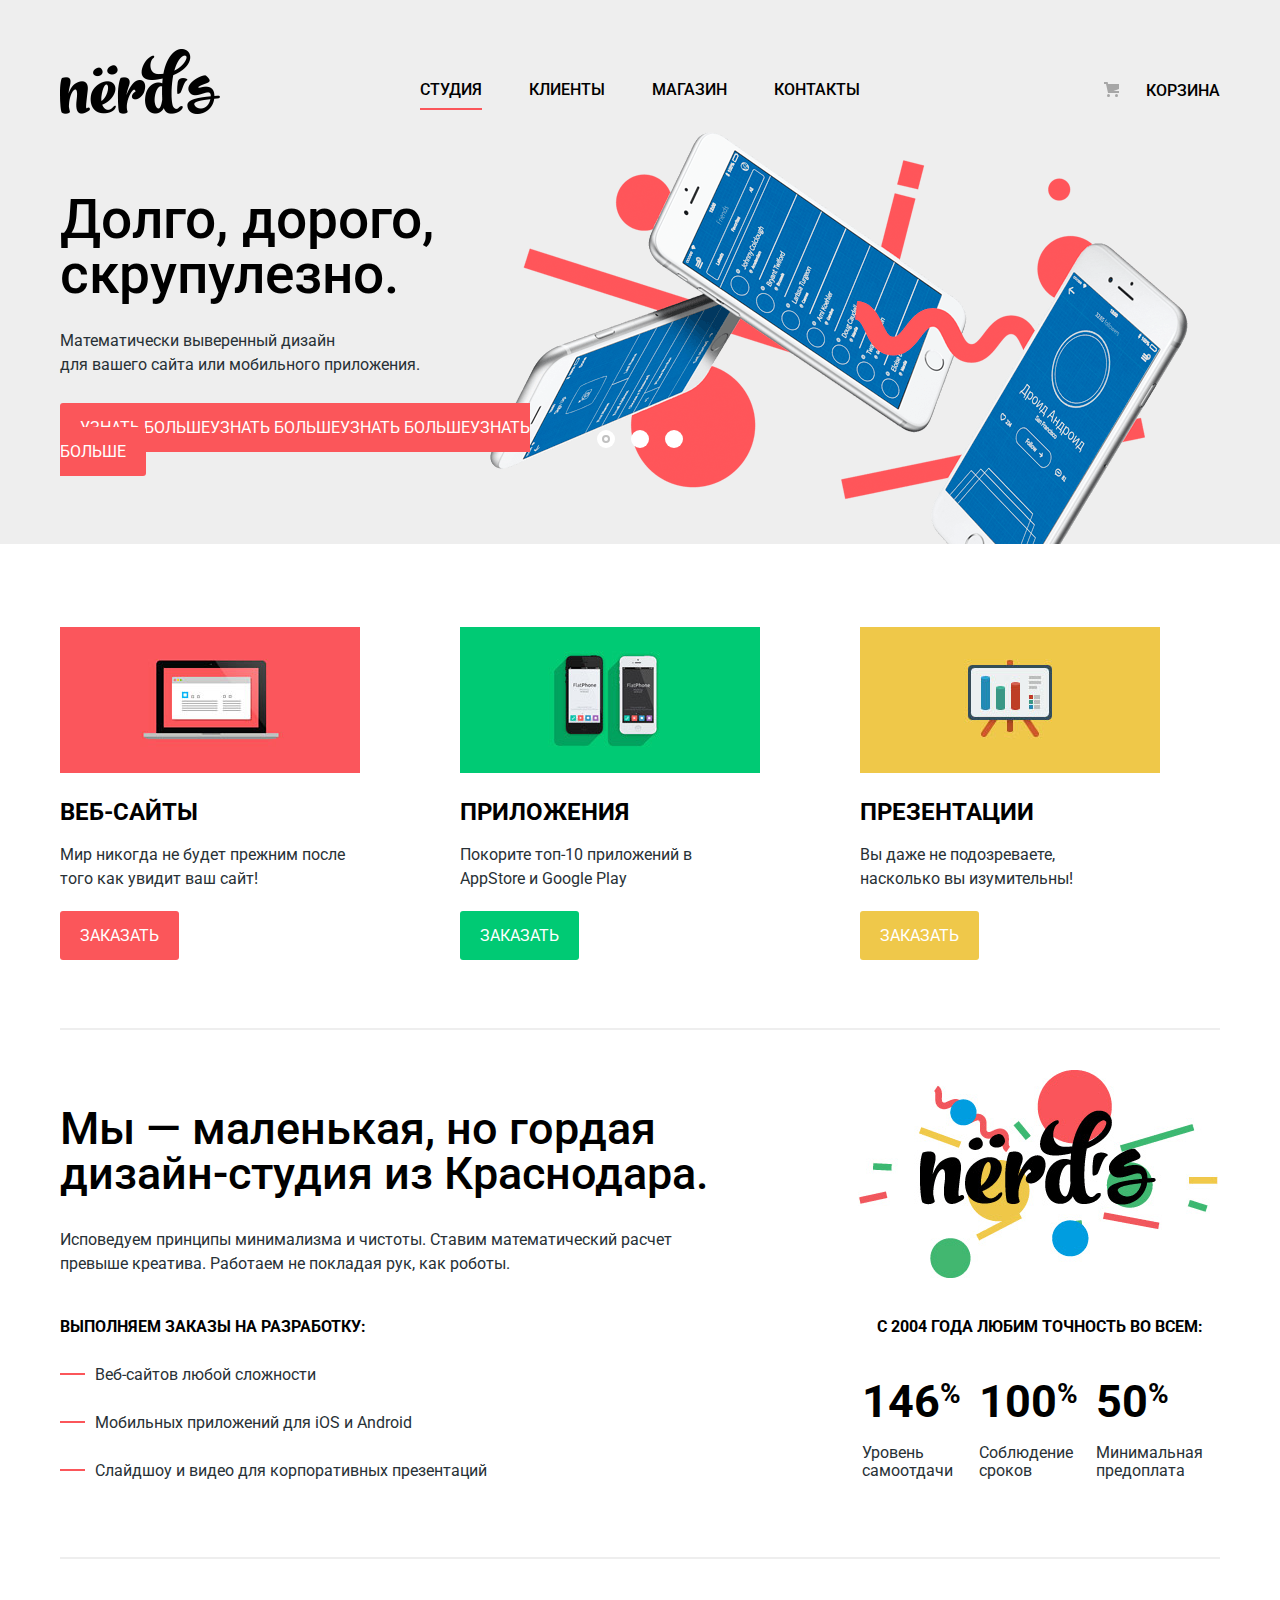
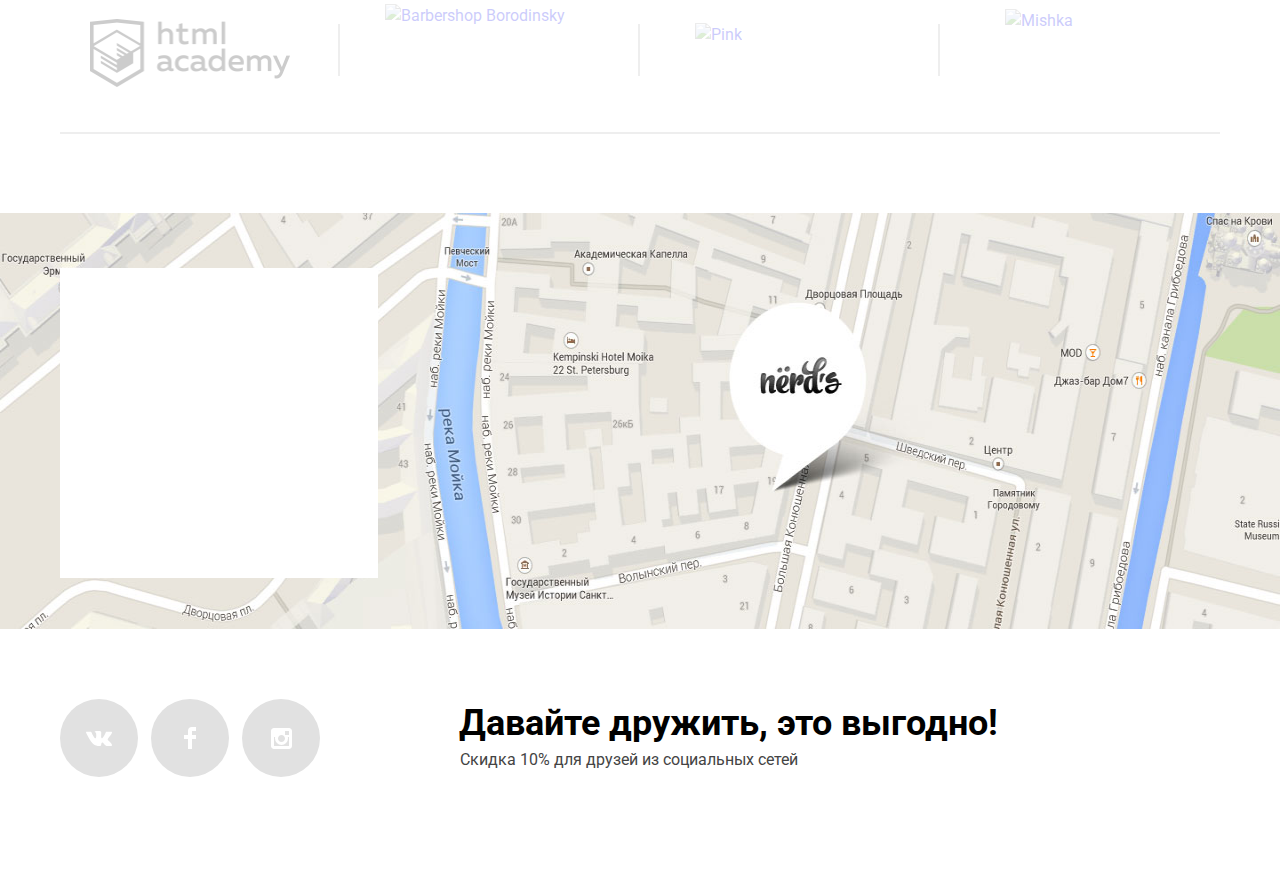
==== commit 06fdcb17: "добавлено" ====
--- a/index.html
+++ b/index.html
@@ -42,7 +42,7 @@
 						<li class="slider-item">
 							<h3 class="slider-title">Долго, дорого,<br> скрупулезно.</h3>
 							<p class="slider-info">Математически выверенный дизайн<br> для вашего сайта или мобильного приложения.</p>
-							<a class="slider-item-button button" href="#">Узнать больше</a>
+							<a class="slider-item-button button" href="#">Узнать большеУзнать большеУзнать большеУзнать больше</a>
 						</li>
 						<li class="slider-item">
 							<h3 class="slider-title">Любим математику как никто другой</h3>
@@ -144,19 +144,19 @@
 					</li>
 					<li class="brand-item line-item">
 						<a class="brand-item-image image-item-1" href="#">
-							<img src="img/brand-Barbershop.png" width="260" height="180" 
+							<img src="img/brand-barbershop.png" width="260" height="180" 
 							alt="Barbershop Borodinsky">
 						</a>
 					</li>
 					<li class="brand-item line-item">
 						<a  class="brand-item-image image-item-2" href="#">
-							<img src="img/brand-Pink-shop.png" width="260" height="180" 
+							<img src="img/brand-pink-shop.png" width="260" height="180" 
 							alt="Pink">
 						</a>
 					</li>
 					<li class="brand-item line-item">
 						<a class="brand-item-image image-item-3" href="#">
-							<img src="img/brand-Mishka-shop.png" width="260" height="180" 
+							<img src="img/brand-mishka-shop.png" width="260" height="180" 
 							alt="Mishka">
 						</a>
 					</li>
--- a/css/style.css
+++ b/css/style.css
@@ -34,13 +34,11 @@
 }
 
 .button {
-	display: flex;
-	flex-wrap: wrap;
-	justify-content: center;
+	display: flex-inline;
 
 	width: 240px;
-	padding: 15px 0;
-
+	padding: 15px 20px;
+	margin-right: 900px;
 	font-size: 16px;
 	line-height: 18px;
 	color: #ffffff;
@@ -233,7 +231,7 @@
 	position: absolute;
 
 	left: 50%;
-	bottom: 104px;
+	top: 300px;
 	width: 160px;
 	height: 18px;
 
@@ -448,7 +446,7 @@
 
 	margin: 0;
 	padding: 0;
-	margin-bottom: 35px;
+	margin-bottom: 34px;
 }
 
 .line-item-separation {
@@ -588,8 +586,9 @@
 .brand-menu {
 	margin: 0;
 	padding: 0;
-	padding: 37px 0;
-	margin-bottom: 81px;
+	padding-top: 40px;
+	padding-bottom: 38px;
+	margin-bottom: 79px;
 
 	border-top: 2px solid #eeeeee;
 	border-bottom: 2px solid #eeeeee;
@@ -598,6 +597,7 @@
 .brand {
 	display: flex;
 	flex-wrap: wrap;
+	justify-content: space-between;
 
 	margin: 0;
 	padding: 0;
@@ -638,7 +638,6 @@
 
 	margin: 0;
 	padding: 0;
-	margin-right: 40px;
 	width: 260px;
 }
 
@@ -693,18 +692,22 @@
 }
 
 .map-image {
+	margin: 0;
+	padding: 0;
 	width: 100%;
 	height: 100%;
+
 	vertical-align: middle;
 	text-align: center;
-	margin: 0;
-	padding: 0;
 }
 
 .map-image::after {
 	content: "";
+	
 	display: inline-block;
+
 	height: 100%;
+
 	vertical-align: middle;
 }
 
@@ -732,13 +735,13 @@
 }
 
 .title-contacts {
-	text-transform: uppercase;
 	margin-bottom: 24px;
 	margin-top: -3px;
 
 	font-size: 18px;
 	line-height: 30px;
 	font-weight: 700;
+	text-transform: uppercase;
 }
 
 .adress-contacts {
@@ -775,7 +778,6 @@
 .footer-columns {
 	display: flex;
 	flex-wrap: wrap;
-
 	margin-bottom: 80px;
 }
 
@@ -801,6 +803,7 @@
 	width: 78px;
 	height: 78px;
 	margin-right: 13px;
+	margin-bottom: 13px;
 
 	border-radius: 50%;
 	background-color: #e1e1e1;
@@ -827,7 +830,8 @@
 
 .footer-info {
 	display: flex;
-	flex-wrap: wrap;
+	flex-direction: column;
+	flex-grow: 1;
 
 	width: 605px;
 	min-height: 80px;
@@ -836,7 +840,7 @@
 .footer-title {
 	display: block;
 
-	margin-bottom: 6px;
+	margin-bottom: 8px;
 	margin-left: 39px;
 	margin-top: 6px;
 
@@ -855,7 +859,7 @@
 	color: #444444;
 }
 
-/*Сложный фильтр*/
+/*Фильтр цена*/
 
 .bar {
 	width: 65%;
@@ -879,8 +883,8 @@
 .filter-item legend {
 	font-size: 18px;
 	line-height: 30px;
+	font-weight: 700;
 	text-transform: uppercase;
-	font-weight: 700;
 }
 
 .range-controls {
@@ -922,6 +926,7 @@
 	background-color: #ababab;
 	box-shadow: 0 2px 1px 0 #cfcfcf;
 	border-radius: 50%;
+
 	cursor: pointer;
 }
 
@@ -939,6 +944,7 @@
 
 .price-controls label {
 	display: inline-block;
+
 	width: 50%;
 
 	font-size: 16px;
@@ -950,7 +956,7 @@
 	padding: 8px 10px;
 	margin-left: 12px;
 
-	font-family: Roboto, Arial, sans-serif;
+	font-family: "Roboto", Arial, sans-serif;
 	font-size: 16px;
 	text-align: center;
 	color: #283136;
@@ -998,6 +1004,7 @@
 	padding: 0;
 	margin: 0;
 	margin-bottom: 54px;
+
 	border: none;
 }
 
@@ -1048,15 +1055,15 @@
 
 .filter-input-radio + label::before {
 	content: "";
+
 	position: absolute;
 
 	left: -36px;
 	top: -4px;
-
 	width: 16px;
 	height: 16px;
+
 	border-radius: 50%;
-
 	border: 4px solid #4d4d4d;
 	opacity: 0.4;
 }
@@ -1068,21 +1075,21 @@
 
 	top: 4px;
 	left: -28px;
-
 	width: 8px;
 	height: 8px;
+
 	border-radius: 50%;
-
 	background-color: #4d4d4d;
 	opacity: 0.4;
 }
 
 .filter-input-checkbox + label::before {
 	content: "";
+
 	position: absolute;
+
 	left: -36px;
 	top: -2px;
-
 	width: 27px;
 	height: 23px;
 
@@ -1096,11 +1103,12 @@
 	content: "";
 
 	position: absolute;
+
 	top: -2px;
 	left: -36px;
-
 	width: 27px;
 	height: 23px;
+
 	background-image: url("../img/checkbox-on.svg");
 	background-repeat: no-repeat;
 	background-position: 0 0;
@@ -1161,24 +1169,21 @@
 .catalog-right-column {
 	width: 800px;
 	margin: 0;
-	padding:0;
+	padding: 0;
 }
 
 .column-container-menu {
 	display: flex;
-	align-items: center;
+	justify-content: space-between;
+
+	margin: 0;
+	padding: 0;
+	margin-bottom: 53px;
+}
+
+.list-item {
+	display: flex;
 	flex-wrap: wrap;
-	justify-content: space-between;
-
-	margin: 0;
-	padding: 0;
-	margin-bottom: 53px;
-}
-
-.list-item {
-	display: flex;
-	flex-wrap: wrap;
-	align-items: center;
 
 	padding: 0;
 	margin: 0;
@@ -1198,7 +1203,7 @@
 .catalog-sort {
 	margin: 0;
 	padding: 0;
-	margin-top: -2px;
+	margin-top: 0px;
 	margin-left: 40px;
 
 	font-size: 18px;
@@ -1220,9 +1225,8 @@
 	opacity: 1;
 }
 
-.arrow-list{
-	display: flex;
-	flex-wrap: wrap;
+.arrow-list {
+	display: flex;
 
 	margin: 0;
 	padding: 0;
@@ -1244,7 +1248,7 @@
 .arrow {
 	display: flex;
 
-	margin-left: 0px;
+	margin-top: 5px;
 	margin-left: 22px;
 
 	font-size: 0;
@@ -1396,12 +1400,11 @@
 	margin-top: 25px;
 	margin-bottom: 12px;
 
-	text-align: center;
-
 	text-transform: uppercase;
 	font-weight: 700;
 	font-size: 18px;
 	line-height: 30px;
+	text-align: center;
 	color: #000000;
 }
 
@@ -1493,8 +1496,8 @@
 	border-radius: 3px;
 }
 .pagination-item a:active {
+	color: rgba(0, 0, 0, 0.3);
 	background-color: #dfdfdf;
-	color: rgba(0, 0, 0, 0.3);
 	box-shadow: 0px 3px rgba(0, 0, 0, 0.1) inset;
 }
 
@@ -1637,7 +1640,7 @@
 }
 
 .form-login textarea {
-	margin: 0px;
+	margin: 0;
 	width: 728px;
 	padding: 5px 15px 10px;
 
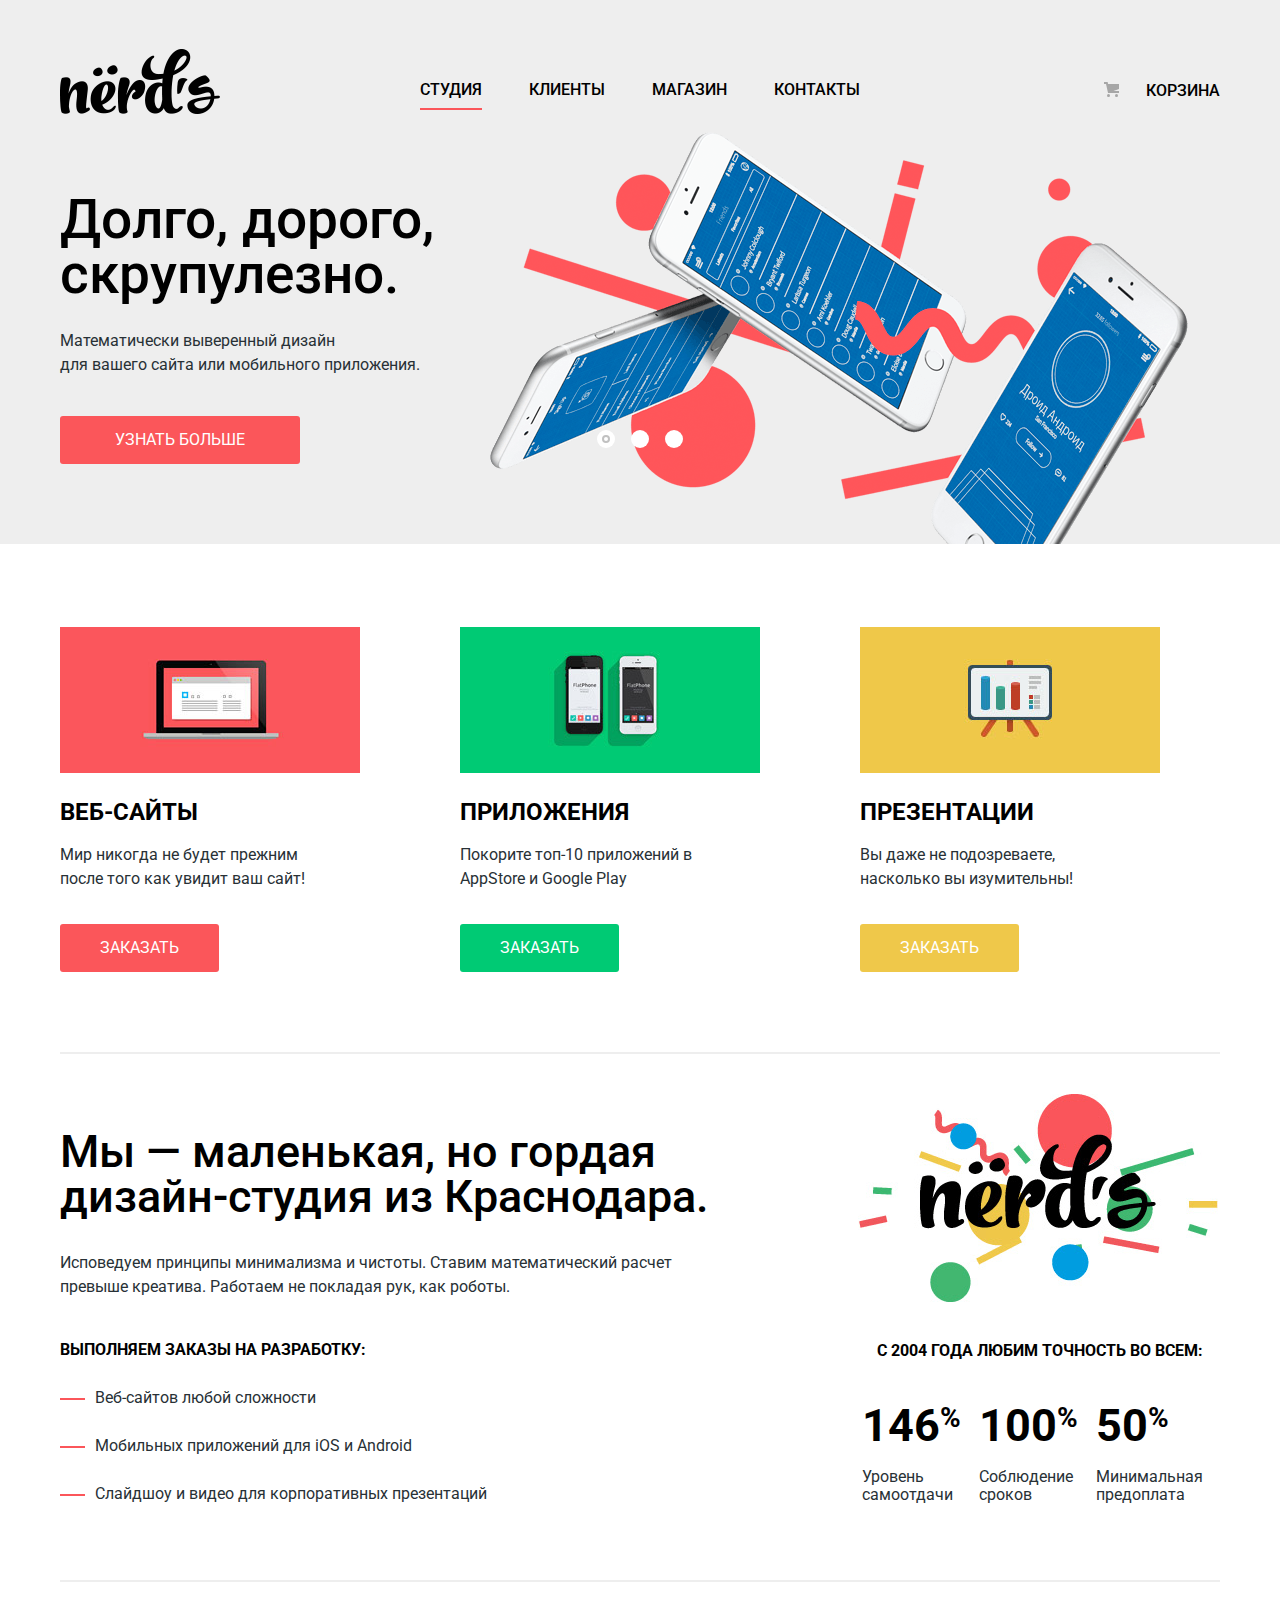
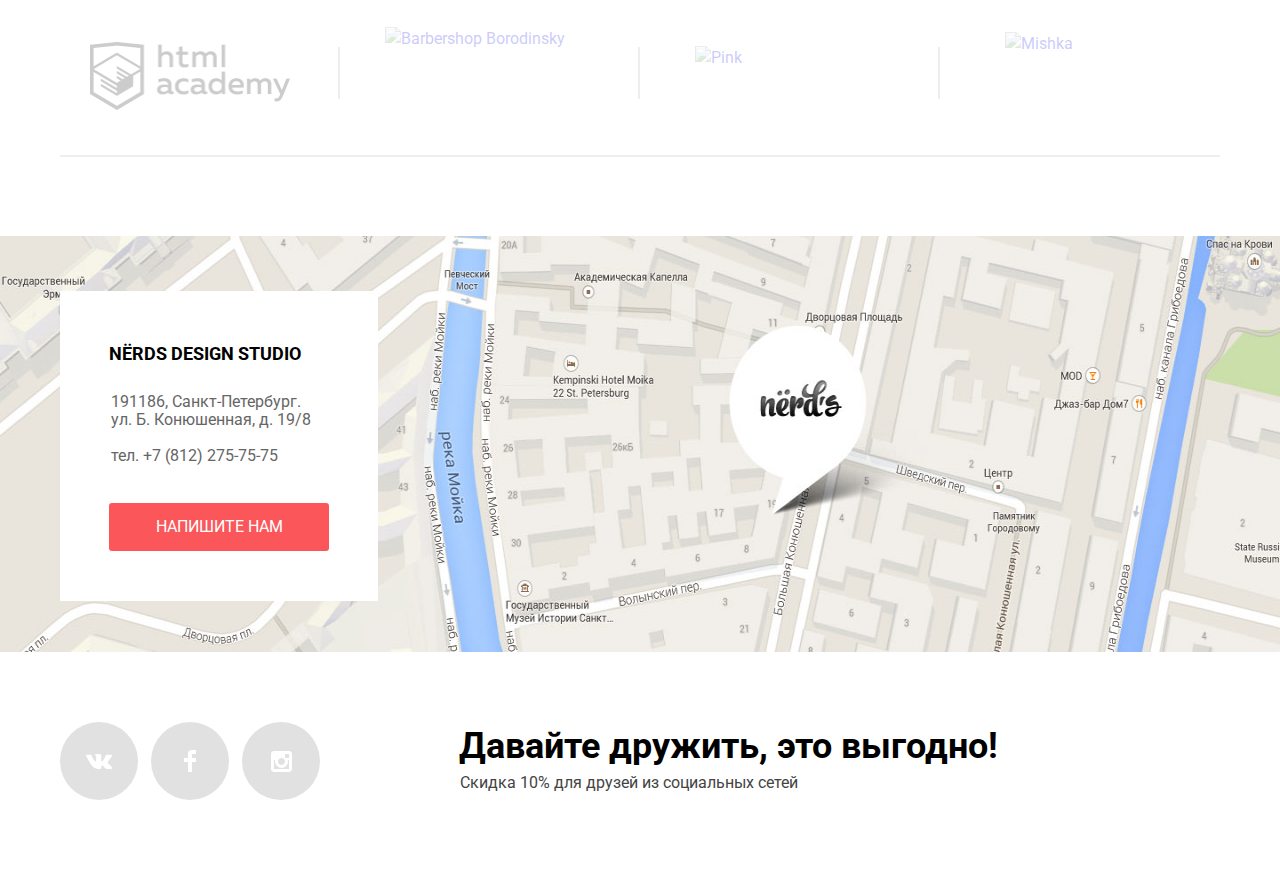
==== commit 2caf307b: "Изменение" ====
--- a/index.html
+++ b/index.html
@@ -5,7 +5,7 @@
 		<title>HTML Academy: Нёрдс</title>
 		<link href="https://fonts.googleapis.com/css?family=Roboto:100,100i,300,300i,400,400i,500,500i,700,700i,900,900i" rel="stylesheet">
 		<link href="css/normalize.css" rel="stylesheet">
-		<link href="css/style.css" rel="stylesheet">
+		<link href="css/style.min.css" rel="stylesheet">
 	</head>
 	<body>
 		<header class="main-header">
@@ -42,7 +42,7 @@
 						<li class="slider-item">
 							<h3 class="slider-title">Долго, дорого,<br> скрупулезно.</h3>
 							<p class="slider-info">Математически выверенный дизайн<br> для вашего сайта или мобильного приложения.</p>
-							<a class="slider-item-button button" href="#">Узнать большеУзнать большеУзнать большеУзнать больше</a>
+							<a class="slider-item-button button" href="#">Узнать больше</a>
 						</li>
 						<li class="slider-item">
 							<h3 class="slider-title">Любим математику как никто другой</h3>
@@ -71,7 +71,7 @@
 							Мир никогда не будет прежним
 							после того как увидит ваш сайт!
 						</p>
-						<a class="button offer-btn-web " href="#">Заказать</a>
+						<a class="button offer-btn-web" href="#">Заказать</a>
 					</li>
 					<li class="offer-item">
 						<figure class="offer-item-image">
@@ -224,13 +224,13 @@
 					</div>
 					<div class="modal-feedback-column">
 						<label class="modal-feedback-data" for="modal-feedback-textarea">Текст письма:</label>
-						<textarea class="text-user" name="text" id="modal-feedback-textarea" placeholder="В свободной форме" required rows="4"></textarea>
+						<textarea class="text-user" name="text" id="modal-feedback-textarea" placeholder="В свободной форме" required></textarea>
 					</div>
 				</div>
 				<button type="submit" class="button modal-feedback-btn">Отправить</button>
 			</form>
 			<button type="submit" class="btn modal-close">Закрыть</button>
 		</section>
-		<script src="js/popup.js"></script>
+		<script src="js/popup.min.js"></script>
 	</body>
 </html>
--- a/css/style.min.css
+++ b/css/style.min.css
@@ -0,0 +1,2 @@
+body{margin:0;padding:0;font-family:"Roboto",arial,sans-serif;font-weight:400;font-size:16px;line-height:24px;color:#000000;background-color:#ffffff;box-sizing:border-box;}img{max-width:100%;height:auto;}a{text-decoration:none;}.container{width:1200px;margin:0 auto;padding:0 20px;box-sizing:border-box;}.button{display:inline-block;padding:15px 0px;font-size:16px;line-height:18px;color:#ffffff;text-transform:uppercase;text-align:center;text-decoration: none;background-color:#fb565a;border-radius:3px;border:none;}.button:hover,.button:focus{background-color:#e74246;}.button:active{background-color:#d7373b;color:rgba(255,255,255,0.3);box-shadow:0 3px rgba(0,0,0,0.1)inset;}.main-header{padding-top:49px;margin-bottom:83px;background-color:#eeeeee;}.main-catalog-header{min-height:305px;margin: 0 auto;margin-bottom:58px;padding-top:49px;background-color:#eeeeee;}.main-header-title{margin-top:70px;font-size:55px;line-height:55px;font-weight:500;text-align:center;}.main-header-logo{margin:0;padding:0;width:165px;height:65px;margin-right:195px;}.main-header-logo:focus{opacity:0.3;}.main-navigation{display:flex;padding:0;margin:0;}.site-navigation{display:flex;align-items:center;flex-wrap:wrap;padding:0;margin:0;margin-top:19px;margin-bottom:10px;}.site-item{margin-right:47px;}.site-item:last-child{margin-right:0px;}.site-navigation{width:450px;margin-right:150px;list-style:none;}.cart-navigation{width:160px;margin-top:27px;text-align:right;vertical-align:bottom;list-style:none;}.cart-navigation a,.site-navigation a{font-size:16px;line-height:30px;font-weight:500;color:#000000;text-transform:uppercase;list-style:none;}.site-item a{color:#000000;}.site-item-active a{padding-bottom:9px;border-bottom:2px solid #fb565a;}.site-navigation a:hover,.cart-navigation a:hover{color:#fb565a;}.site-navigation a:active,.cart-navigation a:active{color:#000000;opacity:0.3;}.cart-navigation .site-cart{position:relative;}.site-cart::before{content:"";position:absolute;top:6px;left:44px;width:15px;height:15px;background-image:url("../img/cart-icon.svg");background-repeat:no-repeat;background-position:0 0;}.slider-title{font-size:55px;line-height:55px;font-weight:500;}.slider-info{font-size:16px;line-height:24px;font-weight:400;color:#283136;}.slider-item-button{padding:15px 55px;margin-right:900px;}.visually-hidden{position:absolute;width:1px;height:1px;clip:rect(0,0,0,0);}.slider{position:relative;bottom:0px;}.slider-controls{position:absolute;left:50%;top:300px;width:160px;height:18px;text-align:center;font-size:0;transform:translateX(-50%);z-index:100;}.slider-controls label{position:relative;display:inline-block;width:18px;height:18px;padding:8px;vertical-align:middle;border-radius:50%;cursor:pointer;}.slider-controls label::after{content:"";position:absolute;top:8px;left:8px;width:18px;height:18px;background-color:#ffffff;border-radius:50%;z-index:1;}.slider-list{display:flex;flex-direction:column;flex-wrap:wrap;margin:0;padding:0;list-style:none;}.slider-item{display:none;padding:70px 0 80px 0;}.slider-item:nth-child(1){background-image:url("../img/slide1.png");background-repeat:no-repeat;background-position:93% 10px;}.slider-item:nth-child(2){background-image:url("../img/slide2.png");background-repeat:no-repeat;background-position:100% 0;}.slider-item:nth-child(3){background-image:url("../img/slide3.png");background-repeat:no-repeat;background-position:100% 20px;}#product-1:checked~.slider-list .slider-item:nth-child(1){display:block;}#product-2:checked~.slider-list .slider-item:nth-child(2){display:block;}#product-3:checked~.slider-list .slider-item:nth-child(3){display:block;}#product-1:checked~.slider-controls .slider-controls-item--1::before,#product-2:checked~.slider-controls .slider-controls-item--2::before,#product-3:checked~.slider-controls .slider-controls-item--3::before{content:"";position:absolute;left:50%;top:50%;width:4px;height:4px;margin:-4px;background-color:inherit;border:2px solid #c1c1c1;border-radius:50%;z-index:2;}.slider-item h3{margin:0;padding:0;max-width:600px;margin-bottom:27px;font-size:55px;line-height:55px;font-weight:500;}.slider-item p{margin:0;padding:0;max-width:430px;margin-bottom:39px;}.offer-list{display:flex;flex-wrap:wrap;flex-grow:1;margin:0;padding:0;list-style:none;}.offer-item{width:300px;margin-right:100px;}.offer-item:last-child{margin-right:0px;}.offer-item-image{margin:0;padding:0;margin-bottom:17px;}.offer-item-title{margin:0;padding:0;margin-bottom:16px;font-size:24px;line-height:30px;font-weight:700;text-transform:uppercase;}.offer-item-info{margin-right:20px;margin-bottom:33px;font-size:16px;line-height:24px;font-weight:400;color:#283136;}.offer-btn-web{padding:15px 40px;}.offer-mobile{padding:15px 40px;background-color:#00ca74;}.offer-site{padding:15px 40px;background-color:#efc84a;}.offer-mobile:hover,.offer-mobile:focus{background-color:#00bc6c;}.offer-mobile:active{background-color:#00aa62;}.offer-site:hover,.offer-site:focus{background-color:#eab534;}.offer-site:active{background-color:#e5a722;}.columns-container{display:flex;margin:0;padding:0;margin-bottom:34px;}.line-item-separation{margin:0;padding:0;margin-top:80px;border:none;border-bottom:2px solid #eeeeee;}.detail-left-column{display:flex;flex-direction:column;flex-wrap:wrap;margin:0;padding:0;max-width:660px;min-height:370px;margin-top:75px;margin-right:138px;}.detail-title{margin:0;padding:0;margin-bottom:32px;font-size:45px;line-height:45px;font-weight:500;}.detail-list-title{margin-bottom:8px;text-transform:uppercase;font-weight:700;}.detail-info{margin:0;padding:0;margin-bottom:39px;color:#283136;}.detail-list{list-style:none;}.text-order{position:relative;margin:0;padding:0;margin-left:-5px;margin-bottom:24px;color:#283136;}.text-order:before{content:"";position:absolute;top:12px;left:-35px;width:25px;height:2px;background-color:#fb565a;}.detail-right-column{display:flex;flex-direction:column;flex-wrap:wrap;margin:0;padding:0;width:360px;min-height:414px;margin-top:40px;}.detail-header-image{margin:0;padding:0;margin-bottom:30px;}.table-info{display:block;margin-left:19px;margin-bottom:35px;text-transform:uppercase;font-weight:700;}.table-result sup{font-size:28px;}.table-result{margin:0;padding:0;}.table-result td,.table-result th{padding:0;margin:0;padding:14px 14px 14px 2px;text-align:left;}.table-result th{font-size:45px;font-weight:700;}.table-result td{font-size:16px;line-height:18px;font-weight:400;color:#283136;}.brand-menu{margin:0;padding:0;padding-top:40px;padding-bottom:38px;margin-bottom:79px;border-top:2px solid #eeeeee;border-bottom:2px solid #eeeeee;}.brand{display:flex;flex-wrap:wrap;justify-content:space-between;margin:0;padding:0;list-style:none;}.brand-item-image{display:block;margin-top:20px;padding:0 30px;}.image-item-1{display:block;margin-top:5px;padding:0 25px;}.image-item-2{display:block;margin-top:24px;padding:0 35px;}.image-item-3{display:block;margin-top:10px;padding:0 45px;}.brand-item{position:relative;margin:0;padding:0;width:260px;}.brand-item:first-child{margin-left:0px;}.brand-item:last-child{margin-right:0px;}.brand-item-image{opacity:0.2;}.brand-item-image:hover{opacity:1;}.brand-item-image:active{opacity:0.1;}.line-item::before{content:"";position:absolute;top:25px;left:-22px;width:2px;height:52px;background-color:#eeeeee;}.map{position:relative;height:416px;margin-bottom:70px;}.map iframe{position:absolute;width:100%;height:416px;border:none;z-index:2;}.map-image{margin:0;padding:0;width:100%;height:100%;vertical-align:middle;text-align:center;}.map-image::after{content:"";display:inline-block;height:100%;vertical-align:middle;}.map-image-item{height:416px;}.container-contacts{position:absolute;display:flex;flex-wrap:wrap;justify-content:center;align-items:center;top:55px;width:318px;min-height:310px;background-color:#ffffff;z-index:3;}.title-contacts{margin-bottom:24px;margin-top:-3px;font-size:18px;line-height:30px;font-weight:700;text-transform:uppercase;}.adress-contacts{margin:0;padding:0;margin-left:2px;font-size:16px;line-height:18px;font-weight:400;text-align:left;color:#666666;}.adress-item{margin-bottom:18px;margin-left:2px;}.number-item{margin-bottom:38px;}.container-info-contacts{margin:0;padding:0;padding:50px 0;}.btn-contacts{width:220px;}.footer-columns{display:flex;flex-wrap:wrap;margin-bottom:80px;}.footer-social{display:flex;flex-wrap:wrap;align-items:center;padding:0;margin:0;width:300px;min-height:80px;margin-right:60px;list-style:none;}.social-button{display:flex;align-items:center;justify-content:center;width:78px;height:78px;margin-right:13px;margin-bottom:13px;border-radius:50%;background-color:#e1e1e1;}.social-button:hover,.social-button:focus{background-color:#e74246;}.social-button:hover path,.social-button:focus path{fill:#ffffff;}.social-button:active path{fill:rgba(255,255,255,0.3);}.social-button:active{background-color:#d7373b;box-shadow:0 3px rgba(0,0,0,0.1)inset;}.footer-info{display:flex;flex-direction:column;flex-grow:1;width:605px;min-height:80px;}.footer-title{display:block;margin-bottom:8px;margin-left:39px;margin-top:6px;font-size:36px;line-height:36px;font-weight:700;}.footer-info-item{margin:0;padding:0;margin-left:40px;font-size:16px;line-height:22px;color:#444444;}.bar{width:65%;margin-left:0%;}.filter-item{margin:0;padding:0;width:260px;margin:50px auto;border:none;}.range-filter{width:260px;margin-top:46px;}.filter-item legend{font-size:18px;line-height:30px;font-weight:700;text-transform:uppercase;}.range-controls{position:relative;height:41px;margin-bottom:17px;padding-top:39px;padding-right:20px;padding-left:20px;background-color:#f1f1f1;border-radius:5px;}.range-controls .scale{height:2px;background-color:#d7dcde;}.range-controls .bar{width:70%;height:2px;background-color:#00ca74;}.range-controls .toggle{position:absolute;top:31px;left:0;width:4px;height:4px;padding:0;border:8px solid #ffffff;background-color:#ababab;box-shadow:0 2px 1px 0 #cfcfcf;border-radius:50%;cursor:pointer;}.range-controls .toggle-min{left:19px;}.range-controls .toggle-max{left:160px;}.price-controls{font-size:0;}.price-controls label{display:inline-block;width:50%;vertical-align:middle;font-size:16px;text-transform:uppercase;}.price-controls input{width:60px;padding:8px 10px;margin-left:12px;font-family:"Roboto",Arial,sans-serif;font-size:16px;text-align:center;color:#283136;border:none;border-radius:5px;background-color:#f1f1f1;}.max-price{text-align:right;}.visually-hidden:not(:focus):not(:active),input[type="checkbox"].visually-hidden,input[type="radio"].visually-hidden{position:absolute;width:1px;height:1px;margin:-1px;border:0;padding:0;white-space:nowrap;clip-path:inset(100%);clip:rect(0 0 0 0);overflow:hidden;}.catalog-left-column{margin:0;padding:0;}.filter{width:300px;margin:0;padding:0;margin-right:60px;}.filter fieldset{padding:0;margin:0;margin-bottom:55px;border:none;}.filter fieldset:nth-child(2){margin-bottom:24px;}.filter fieldset:nth-child(3){margin-bottom:31px;}.filter legend{font-size:18px;line-height:30px;font-weight:700;text-transform:uppercase;}.filter ul{padding:0;margin:0;margin-top:16px;line-height:20px;font-size:16px;font-weight:400;list-style:none;}.filter ul:last-child{margin-top:17px;}.filter-option{margin-bottom:20px;padding-left:36px;}.filter-option label{position:relative;display:block;cursor:pointer;user-select:none;}.filter-input-radio+label::before{content:"";position:absolute;left:-36px;top:-4px;width:16px;height:16px;border-radius:50%;border:4px solid #4d4d4d;opacity:0.4;}.filter-input-radio:checked+label::after{content:"";position:absolute;top:4px;left:-28px;width:8px;height:8px;border-radius:50%;background-color:#4d4d4d;opacity:0.4;}.filter-input-checkbox+label::before{content:"";position:absolute;left:-36px;top:-2px;width:27px;height:23px;background-image:url("../img/checkbox-off.svg");background-repeat:no-repeat;background-position:0 0;opacity:0.4;}.filter-input-checkbox:checked+label::after{content:"";position:absolute;top:-2px;left:-36px;width:27px;height:23px;background-image:url("../img/checkbox-on.svg");background-repeat:no-repeat;background-position:0 0;opacity:0.4;}.filter-input-checkbox+label:hover::before,.filter-input-checkbox:checked:hover+label::after,.filter-input-radio:hover+label::before,.filter-input-radio:checked:hover+label::after{opacity:1;color:#000000;}.filter-input-checkbox:disabled+label::before,.filter-input-radio:disabled+label::before{opacity:0.1;}.filter-input-checkbox:checked+label::before{opacity:0;}.filter-input,label{color:#283136;}.filter-input,label:hover{color:#000000;}.filter-input:disabled+label{color:#283136;}.button-show{margin-right:5px;padding:15px 87px;font-weight:500;color:#000000;background-color:#eeeeee;}.button-show:hover,.button-show:focus{background-color:#dfdfdf;}.button-show:active{color:rgba(0,0,0,0.3);box-shadow:0 3px rgba(0, 0, 0, 0.1)inset;}.catalog-right-column{width:800px;margin:0;padding:0;}.column-container-menu{display:flex;justify-content:space-between;margin:0;padding:0;margin-bottom:53px;}.list-item{display:flex;flex-wrap:wrap;padding:0;margin:0;padding-left:240px;list-style:none;}.menu-info-item:last-child{margin-right:0;}.menu-info-item{margin-right:25px;}.catalog-sort{margin:0;padding:0;margin-left:40px;font-size:18px;line-height:18px;font-weight:700;text-transform:uppercase;}.menu-active{opacity:1;}.catalog-option-active:last-child{margin-right:0px;padding:0;}.menu-active{opacity:1;}.arrow-list{display:flex;margin:0;padding:0;list-style:none;}.arrow,.catalog-option-active{color:#000000;font-size:14px;line-height:18px;font-weight:400;text-transform:uppercase;opacity:0.3;}.arrow{display:flex;margin-top:5px;margin-left:22px;font-size:0;}.arrow-up{margin-left:19px;margin-right:2px;}.arrow::before{content:"";display:flex;border:10px solid #000000;border-right-width:5px;border-left-width:5px;border-right-color:transparent;border-left-color:transparent;}.arrow-up::before{margin-right:0;border-top-width:0;}.arrow-down::before{border-bottom-width:0;}.arrow-down{padding-left:0px;padding-right:0px;opacity:1;}.arrow-up{padding-left:0px;padding-right:0px;}.arrow:hover,.catalog-option-active:hover{color:#000000;opacity:0.6;}.arrow:focus,.catalog-option-active:focus{color:#000000;opacity:1;}.image-item{display:flex;flex-wrap:wrap;justify-content:flex-end;margin:0;padding:0;margin-bottom:28px;}.catalog-image{width:360px;height:1px;margin:0;padding:0;fill-opacity:0.12;}.catalog-image:hover>.catalog-item-block{display:flex;opacity:1;}.catalog-image:hover>.catalog-image-item{display:flex;opacity:1;box-shadow:0px 6px 15px 0px rgba(0,1,1,0.25);}.option-item:hover path{fill-opacity:1;}.catalog-image-item{position:relative;top:-7px;left:0;margin:0;padding:0;width:360px;min-height:0;}.catalog-columns{display:flex;flex-wrap:wrap;margin:0;padding:0;}.option-item{position:relative;display:flex;flex-wrap:wrap;margin:0;padding:0;width:360px;height:576px;margin-bottom:73px;margin-left:40px;}.catalog-item-block{position:absolute;display:flex;flex-wrap:wrap;flex-direction:column;bottom:-40px;width:360px;min-height:230px;background-color:#eeeeee;opacity:0;}.catalog-item-title{margin:0;padding:0;margin-top:25px;margin-bottom:12px;text-transform:uppercase;font-weight:700;font-size:18px;line-height:30px;text-align:center;color:#000000;}.catalog-item-title a{color:#000000;}.catalog-item-info{margin:0;padding:0;margin:0 86px;margin-bottom:25px;padding-top:5px;padding-bottom:5px;max-height:385px;font-weight:400;font-size:16px;line-height:18px;text-align:center;overflow:auto;color:#666666;}.option-item:nth-of-type(2) .catalog-item-info,.option-item:nth-of-type(5) .catalog-item-info,.option-item:nth-of-type(6) .catalog-item-info{margin-left:55px;margin-right:55px;}.catalog-btn{margin:0 auto;margin-bottom:43px;width:200px;font-size:16px;line-height:18px;font-weight:500;cursor:pointer;}.catalog-btn,.catalog-btn:hover,.catalog-btn:active{color:#ffffff;}.pagination-list{display:flex;flex-wrap:wrap;padding:0;margin:0;margin-left:40px;margin-bottom:58px;list-style:none;}.pagination-item{margin-right:11px;}.pagination-item a{display:block;padding:13px 20px;text-transform:uppercase;font-weight:500;color:#000000;background-color:#eeeeee;}.pagination-item:last-child a{margin:0;padding:0;padding:13px 80px;}.pagination-item a:hover,.pagination-item a:focus{background-color:#dfdfdf;border-radius:3px;}.pagination-item a:active{color:rgba(0,0,0,0.3);background-color:#dfdfdf;box-shadow:0px 3px rgba(0,0,0,0.1)inset;}.pagination-item-current a{display:block;padding:10px 17px;margin-right:11px;text-transform:uppercase;font-weight:500;color:#000000;background-color:#ffffff;border:3px solid #dbdbdb;border-radius:3px;}.modal{position:fixed;top:50%;left:50%;margin:0;padding:0;width:760px;padding-left:100px;padding-right:100px;padding-top:78px;padding-bottom:85px;margin:0 auto;transform:translate(-50%, -50%);display:none;background-color:#ffffff;box-shadow:0 20px 40px 0 rgba(0,1,1,.75);z-index:100;}.modal-close{position:absolute;top:90px;right:93px;width:20px;height:20px;font-size:0;background-color:transparent;border:0;cursor:pointer;}.modal-close::before,.modal-close::after{content:"";position:absolute;top:8px;left:-1px;width:27px;height:4px;background-color:#fb565a;opacity:0.3;}.modal-close::before{transform:rotate(45deg);}.modal-close::after{transform:rotate(-45deg);}.modal-close:hover::before,.modal-close:hover::after{background-color:#fb565a;opacity:1;}.modal-close:focus::before,.modal-close:focus::after{background-color:#fb565a;opacity:0.1;border:#ffffff;}.modal-feedback-title{display:flex;margin-bottom:42px;font-size:45px;line-height:45px;font-weight:500;}.form-info{display:flex;flex-wrap:wrap;}.modal-feedback-column{display:flex;flex-direction:column;width:360px;margin-right:40px;margin-bottom:35px;}.modal-feedback-column:nth-child(2){margin-right:0px;}.modal-feedback-column:nth-child(3){margin-bottom:48px;}.modal-feedback-btn{width:260px;}.modal-feedback-data{margin-bottom:10px;font-size:16px;line-height:18px;font-weight:700;}.form-login textarea{margin:0;width:728px;padding:5px 15px 60px;font:inherit;border:2px solid #d7dcde;border-radius:4px;outline:none;box-shadow:none;}.form-login [type="text"],.form-login [type="email"]{padding:10px 15px;color:#444444;font:inherit;border:2px solid #d7dcde;border-radius:4px;outline:none;box-shadow:none;}.text-user:hover,.modal-login input:hover{border:2px solid #b4b9bb;}.text-user:focus,.modal-login input:focus{border:2px solid #000000;}.text-user:focus:invalid,.modal input:focus:invalid{border:2px solid #e74246;color:#e74246;}.login-user::-webkit-input-placeholder,.email-user::-webkit-input-placeholder,.text-user::-webkit-input-placeholder{color:#444444;opacity:0.5;}.login-user::-moz-placeholder,.email-user::-moz-placeholder,.text-user::-moz-placeholder{color:#444444;opacity:0.5;}.login-user:-moz-input-placeholder,.email-user:-moz-input-placeholder,.text-user:-moz-input-placeholder{color:#444444;opacity:0.5;}.login-user:-ms-input-placeholder,.email-user:-ms-input-placeholder,.text-user:-ms-input-placeholder{color:#444444;opacity:0.5;}.login-user::placeholder,.email-user::placeholder,.text-user::placeholder{color:#444444;opacity:0.5;}.modal-show{display:block;animation:bounce 0.6s;}@keyframes bounce{0%{transform:translateY(-2000px);}70%{transform:translateY(30px);}90%{transform:translateY(-10px);}100%{transform:translateY(0);}}
+
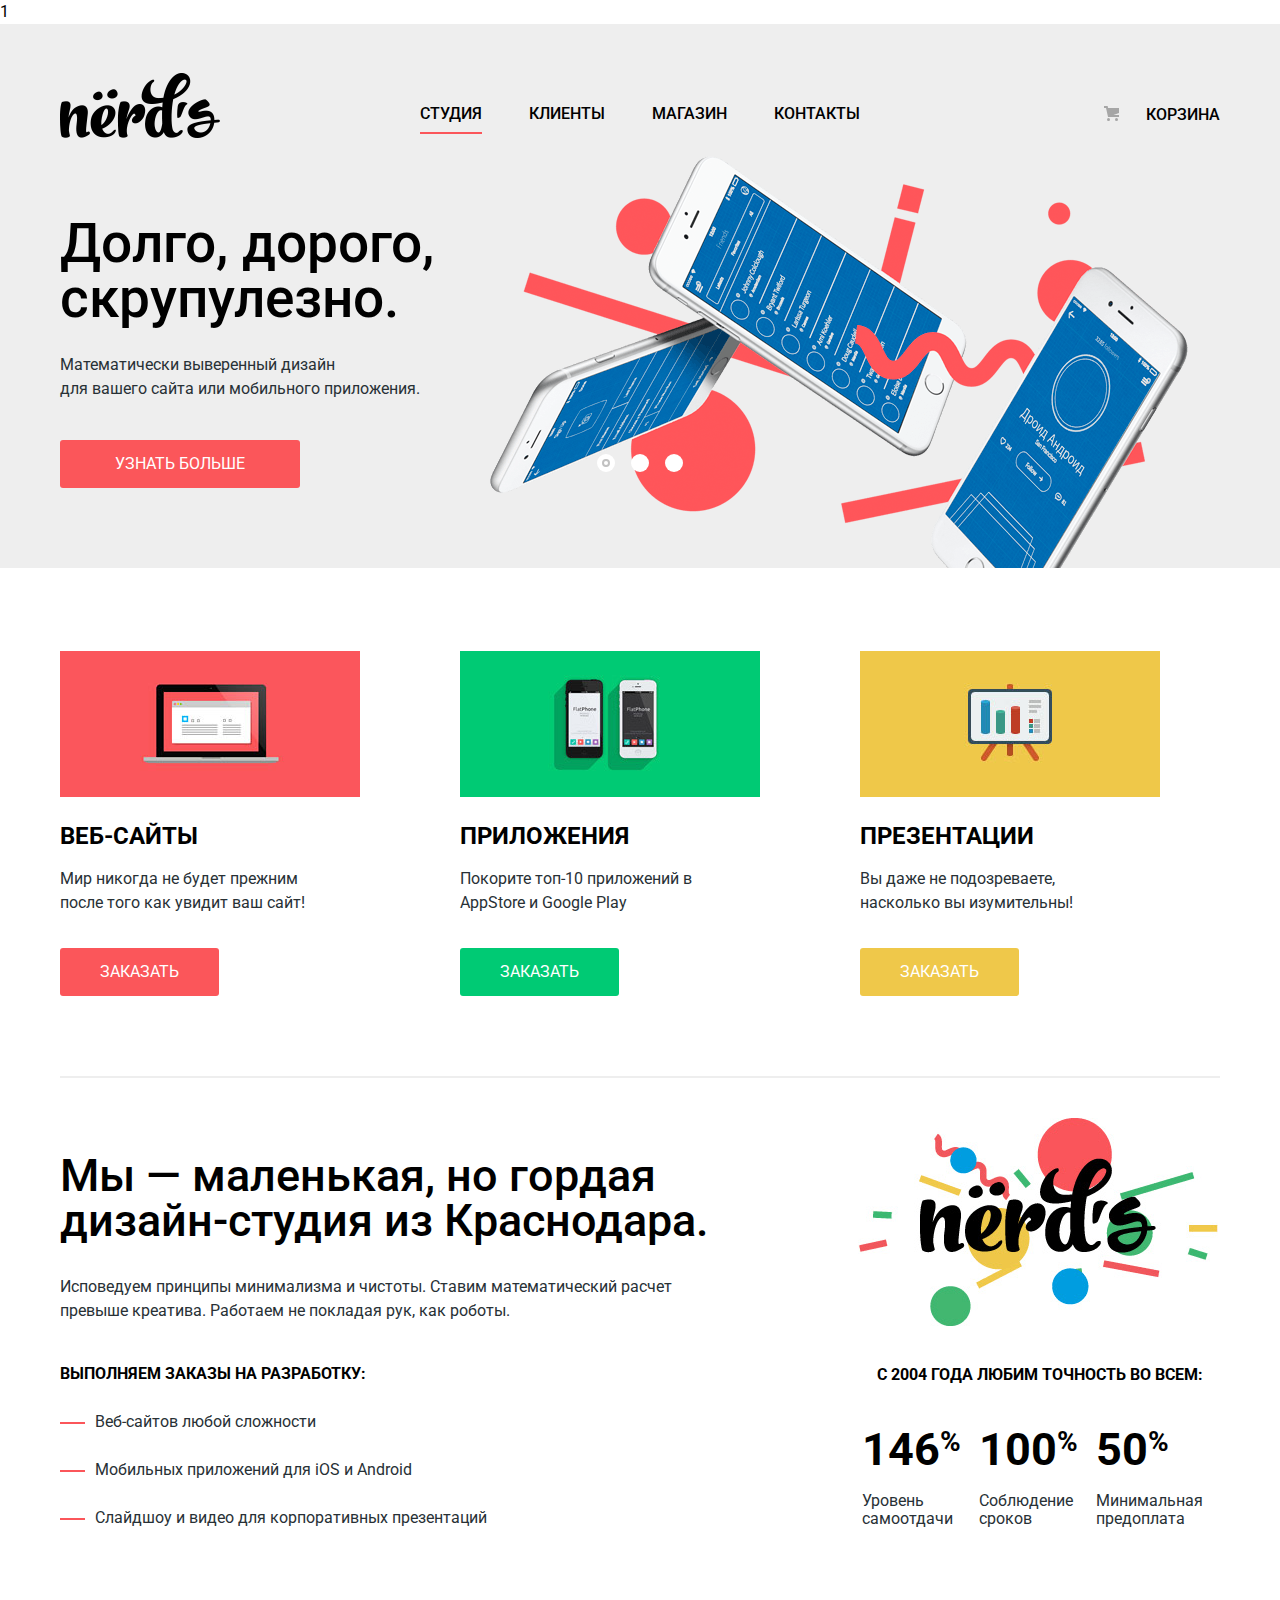
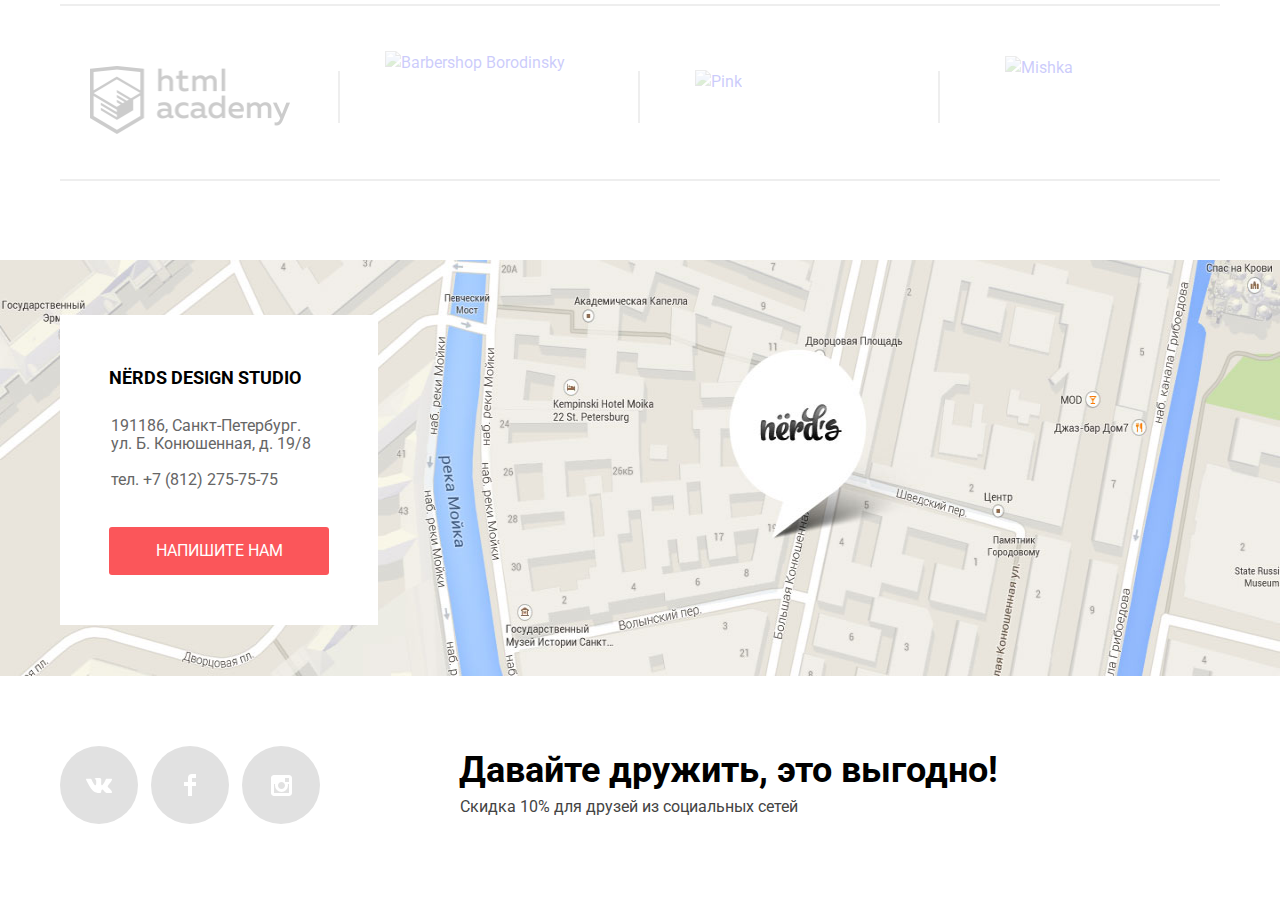
==== commit c3a6879c: "111" ====
--- a/index.html
+++ b/index.html
@@ -1,4 +1,4 @@
-<!DOCTYPE html>
+<!DOCTYPE html>1
 <html lang="ru">
 	<head>
 		<meta charset="utf-8">
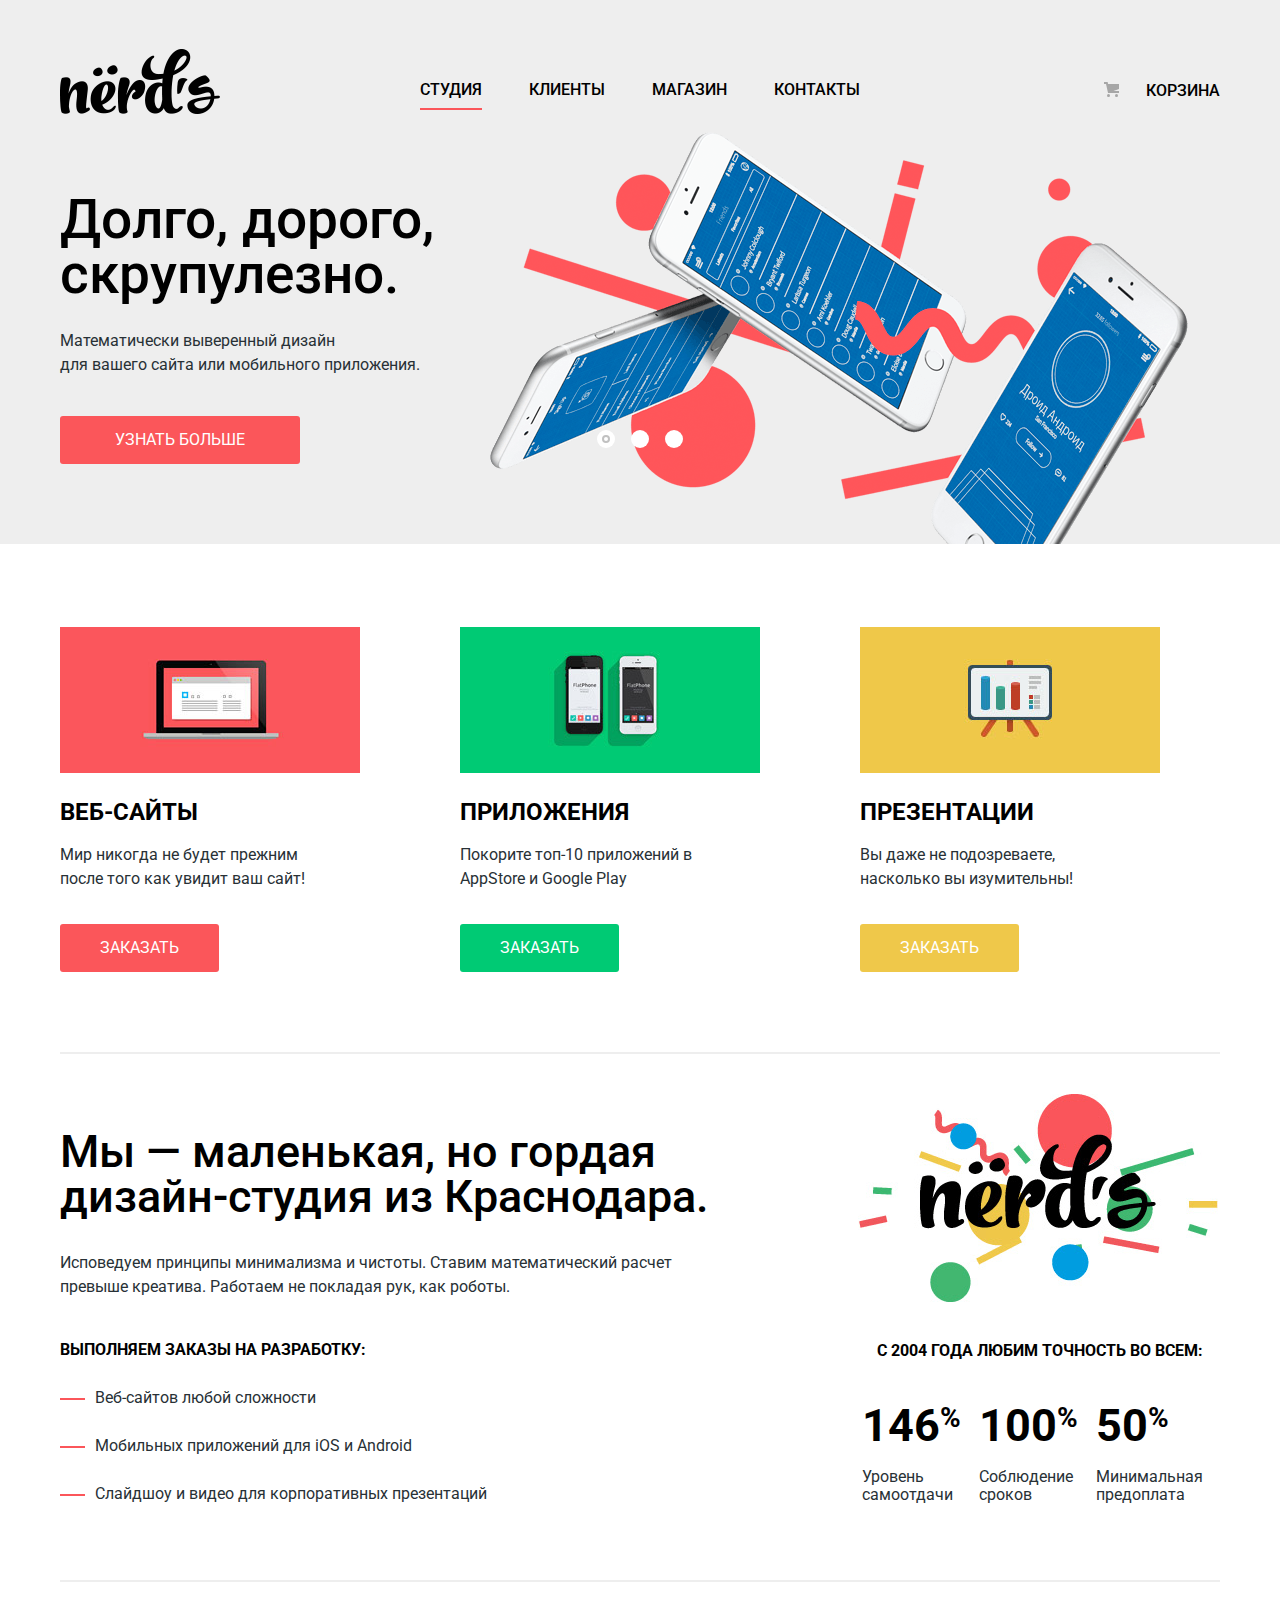
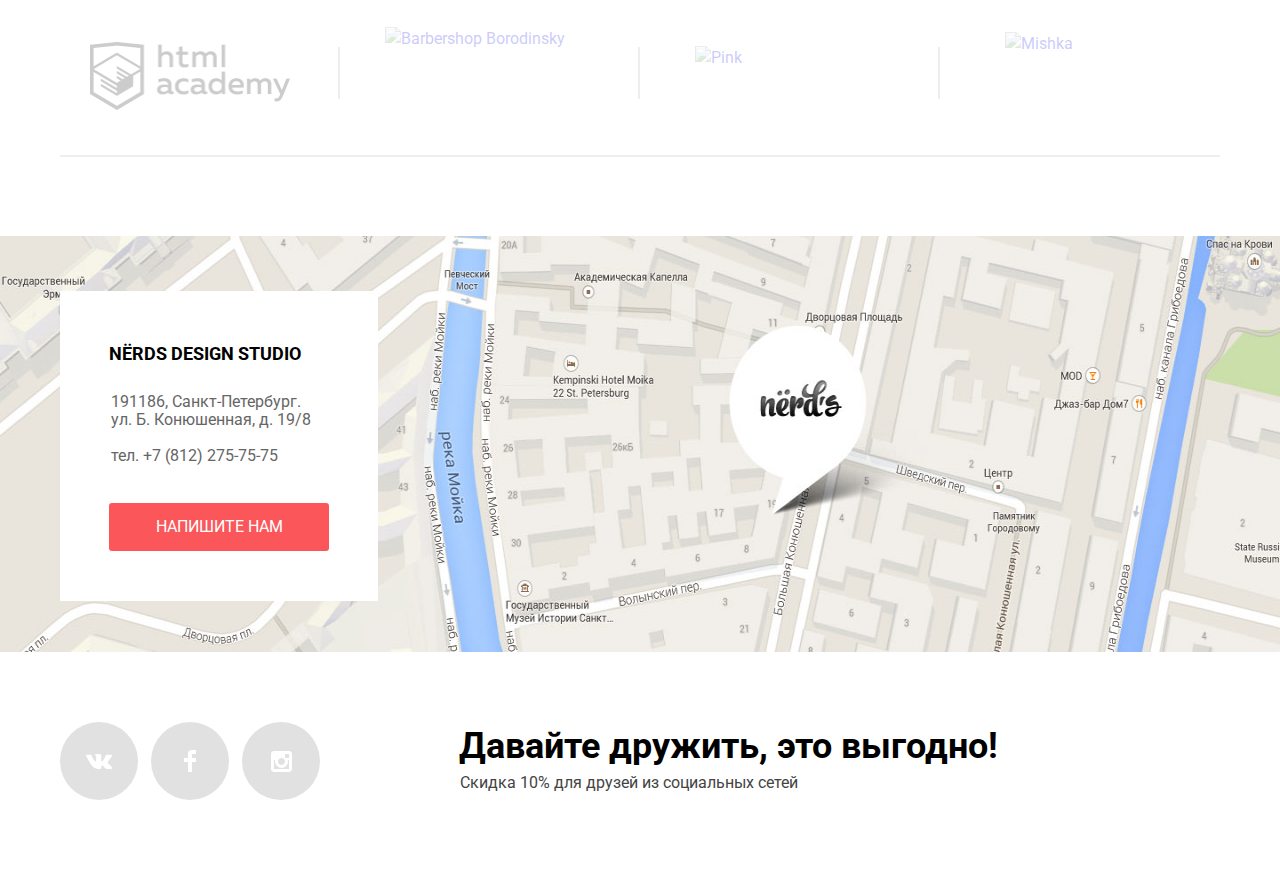
==== commit 72ebedfe: "222" ====
--- a/index.html
+++ b/index.html
@@ -1,4 +1,4 @@
-<!DOCTYPE html>1
+<!DOCTYPE html>
 <html lang="ru">
 	<head>
 		<meta charset="utf-8">
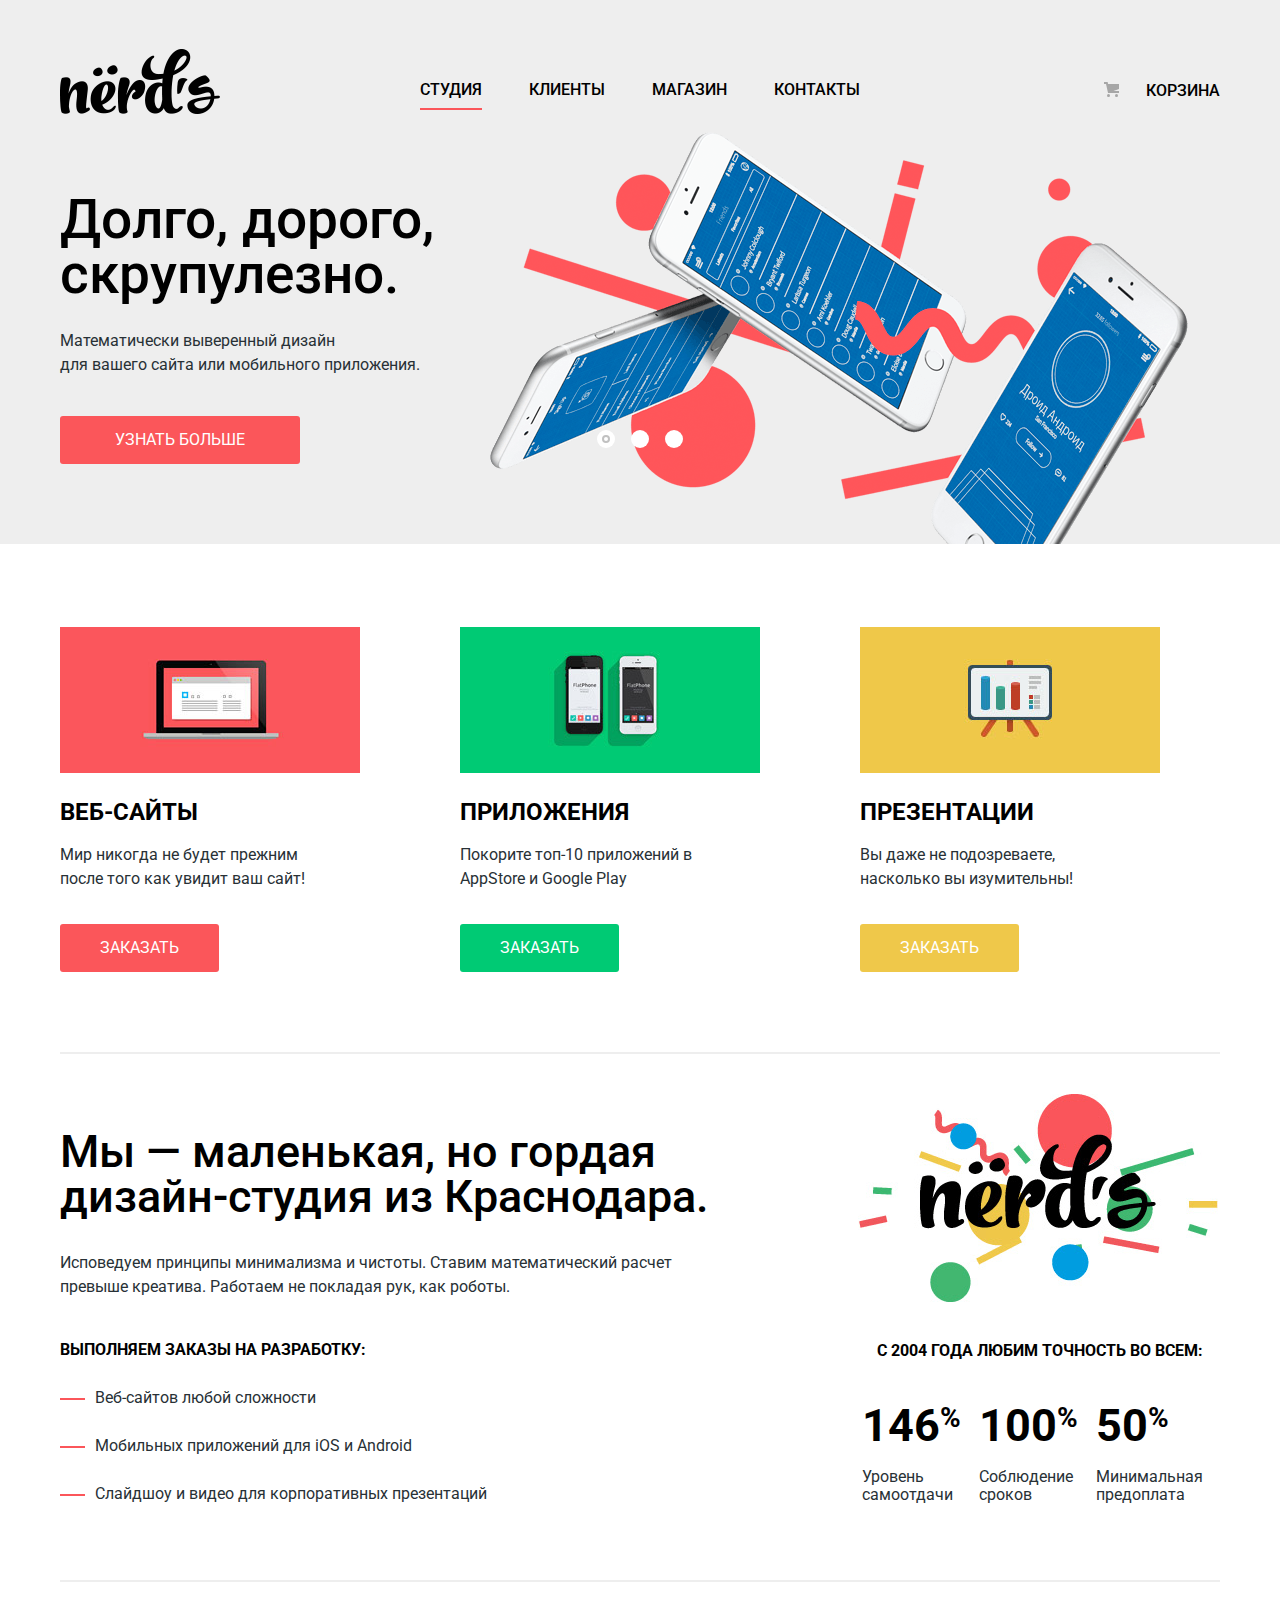
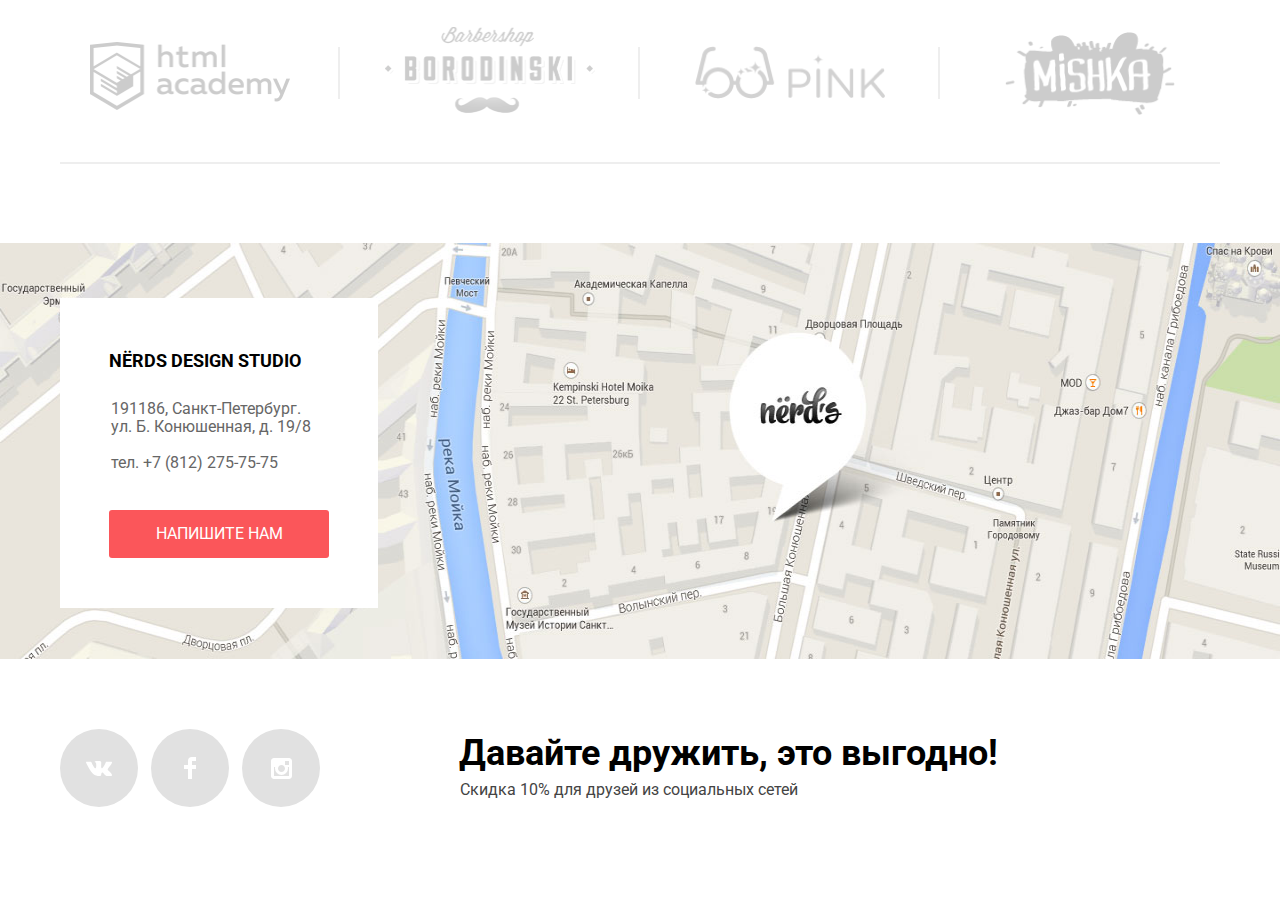
==== commit 18823ef4: "8888" ====
--- a/index.html
+++ b/index.html
@@ -149,7 +149,7 @@
 						</a>
 					</li>
 					<li class="brand-item line-item">
-						<a  class="brand-item-image image-item-2" href="#">
+						<a class="brand-item-image image-item-2" href="#">
 							<img src="img/brand-pink-shop.png" width="260" height="180" 
 							alt="Pink">
 						</a>
